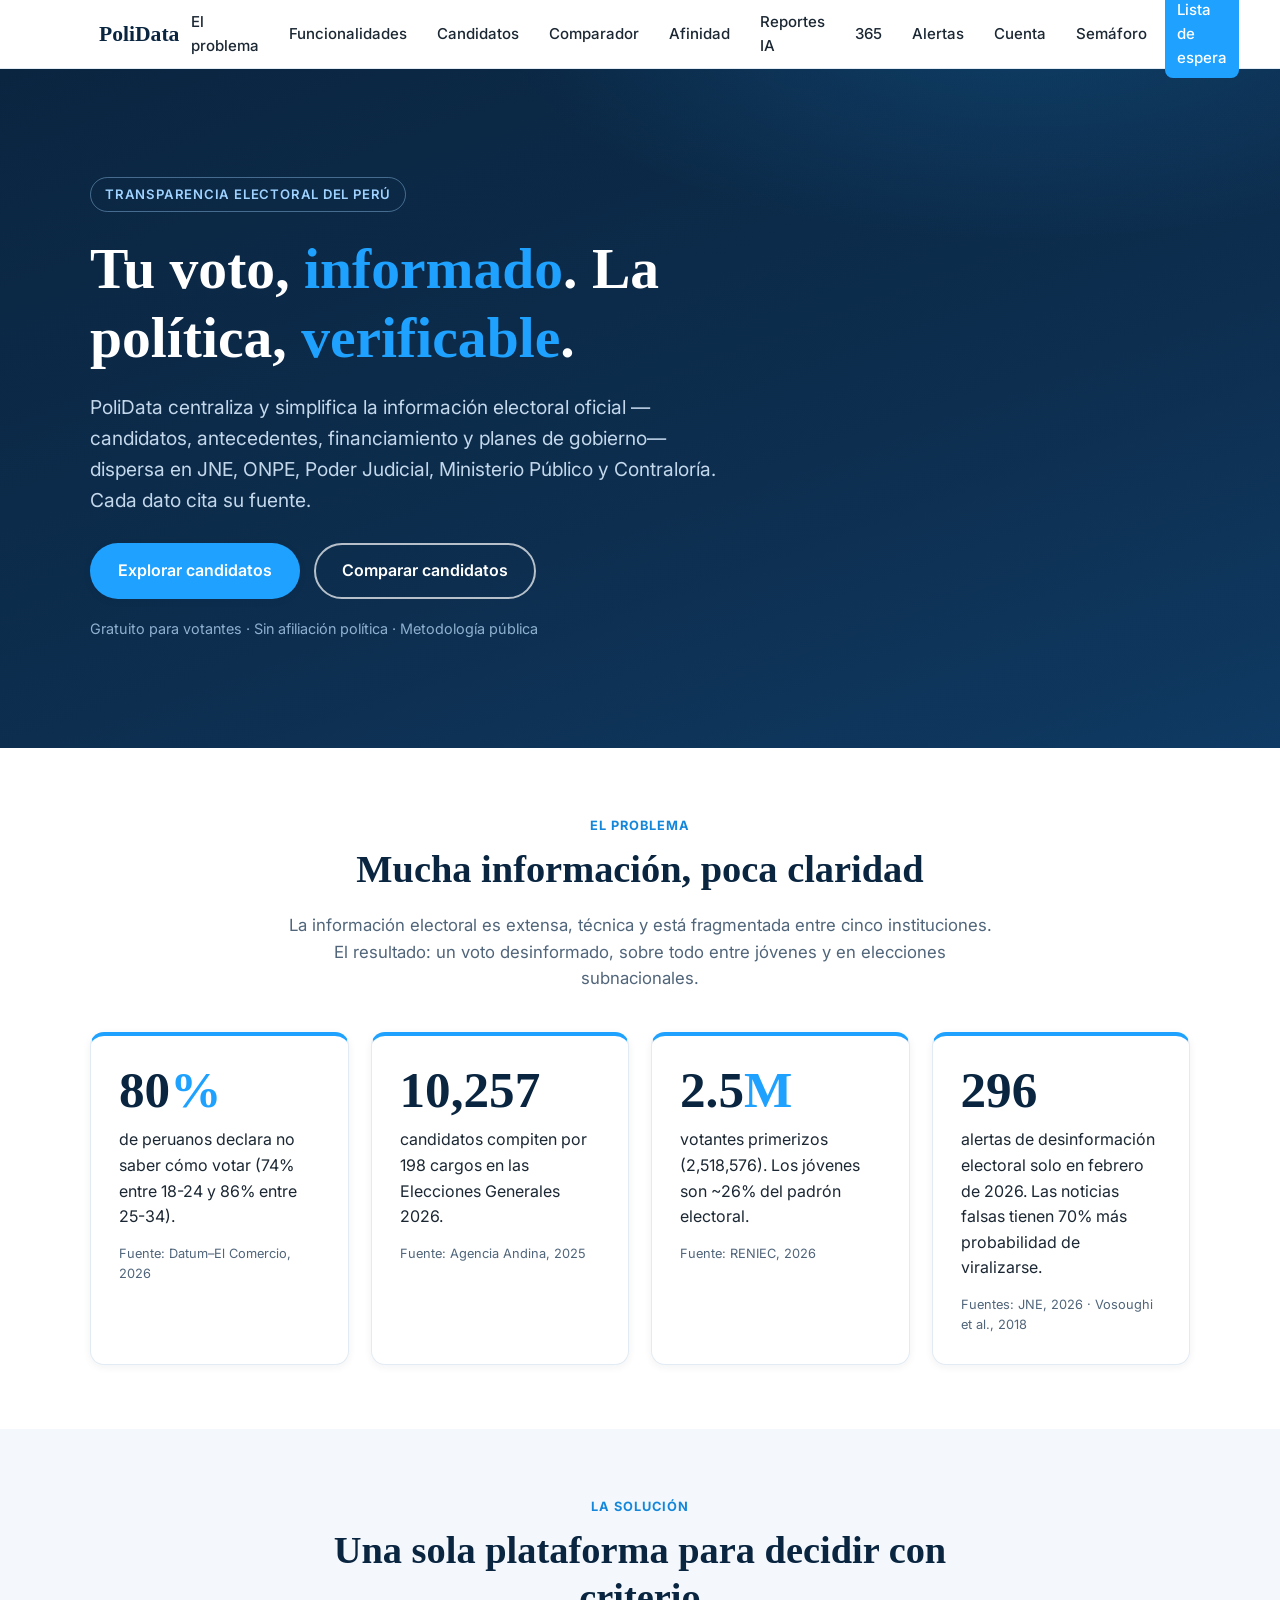
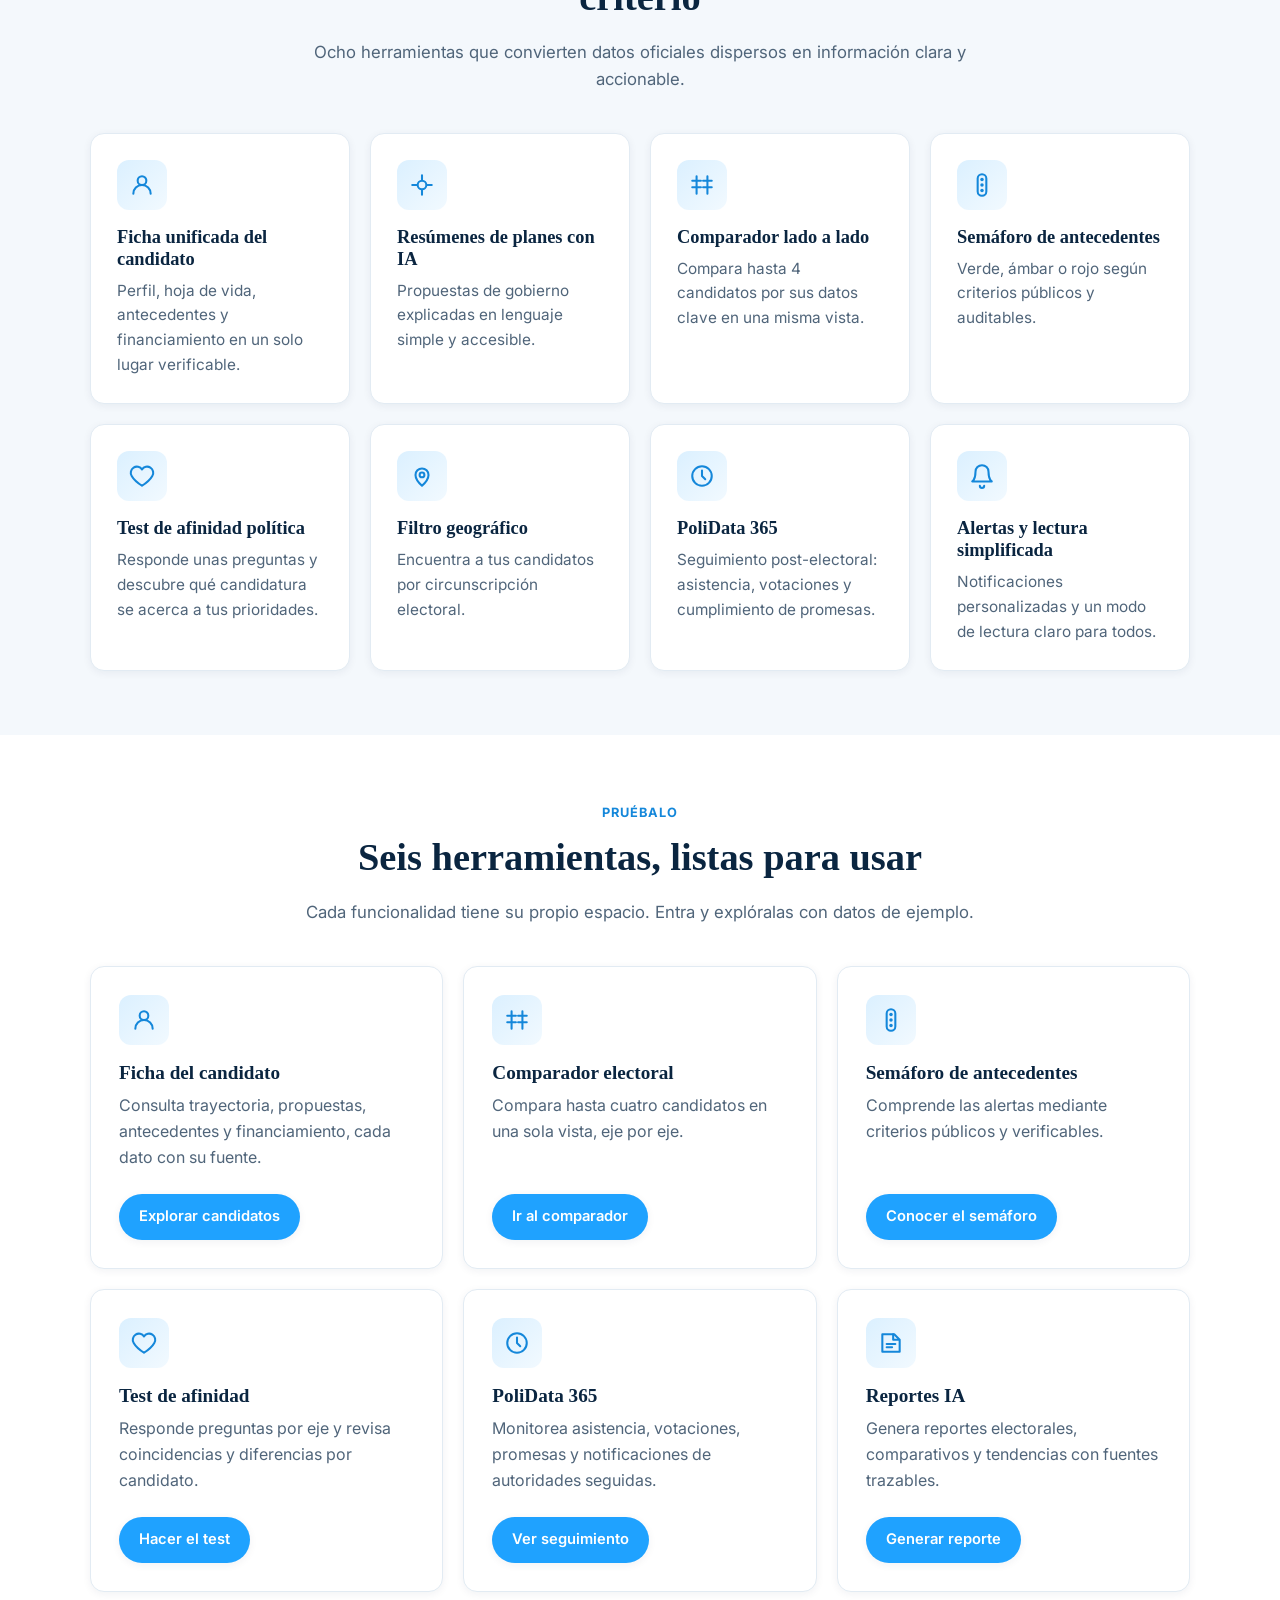
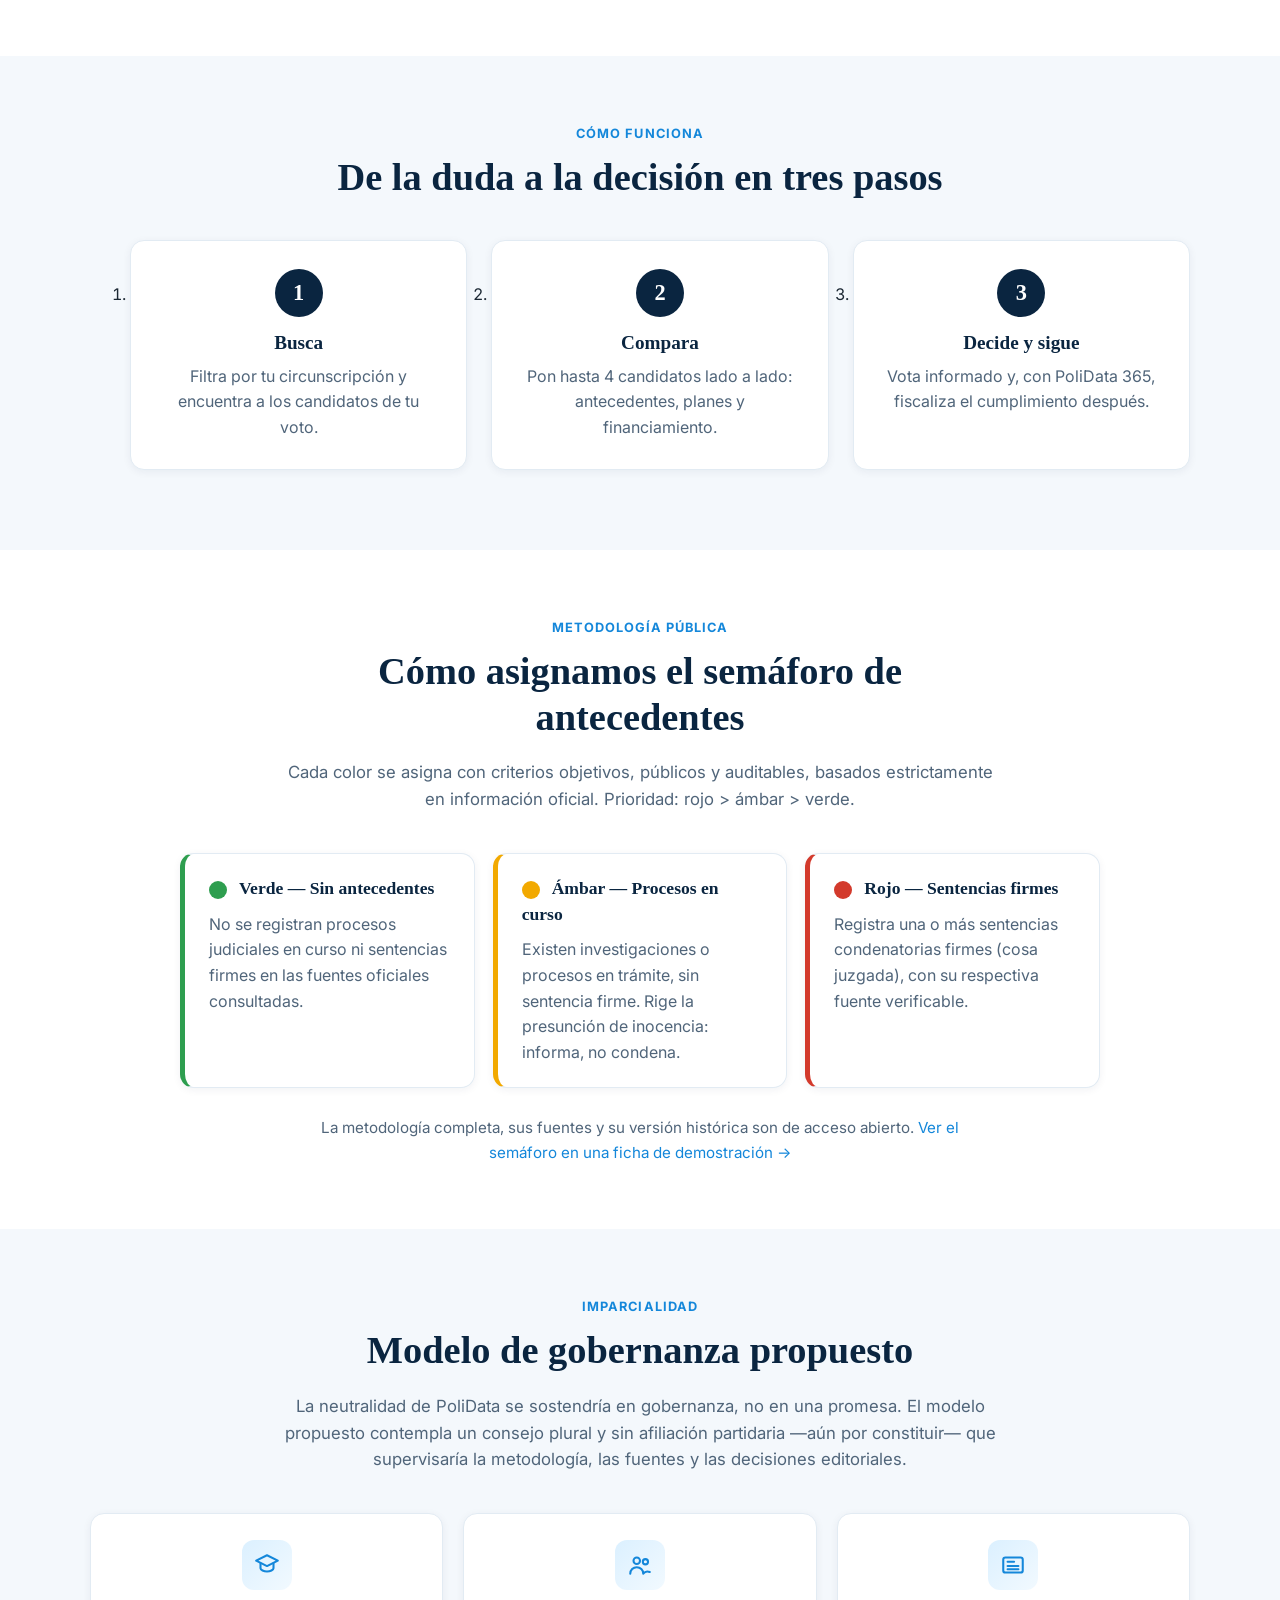
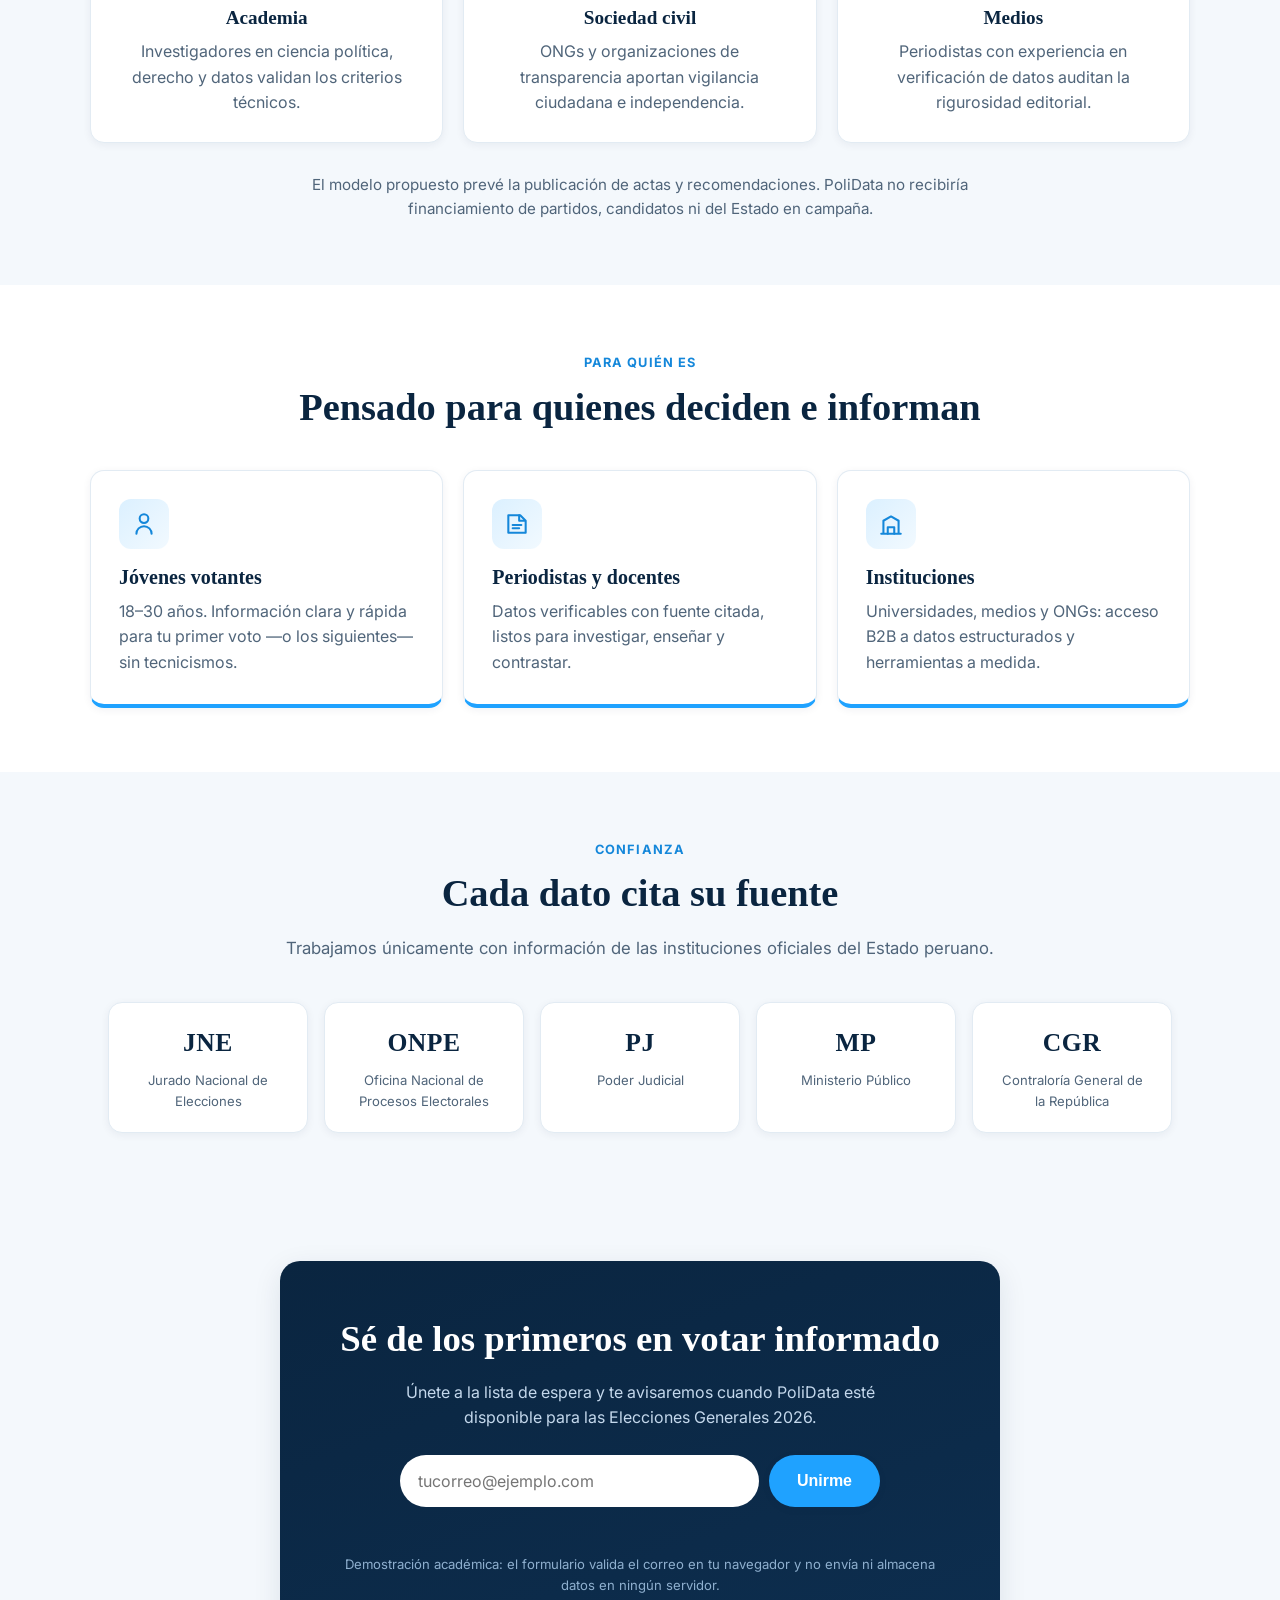
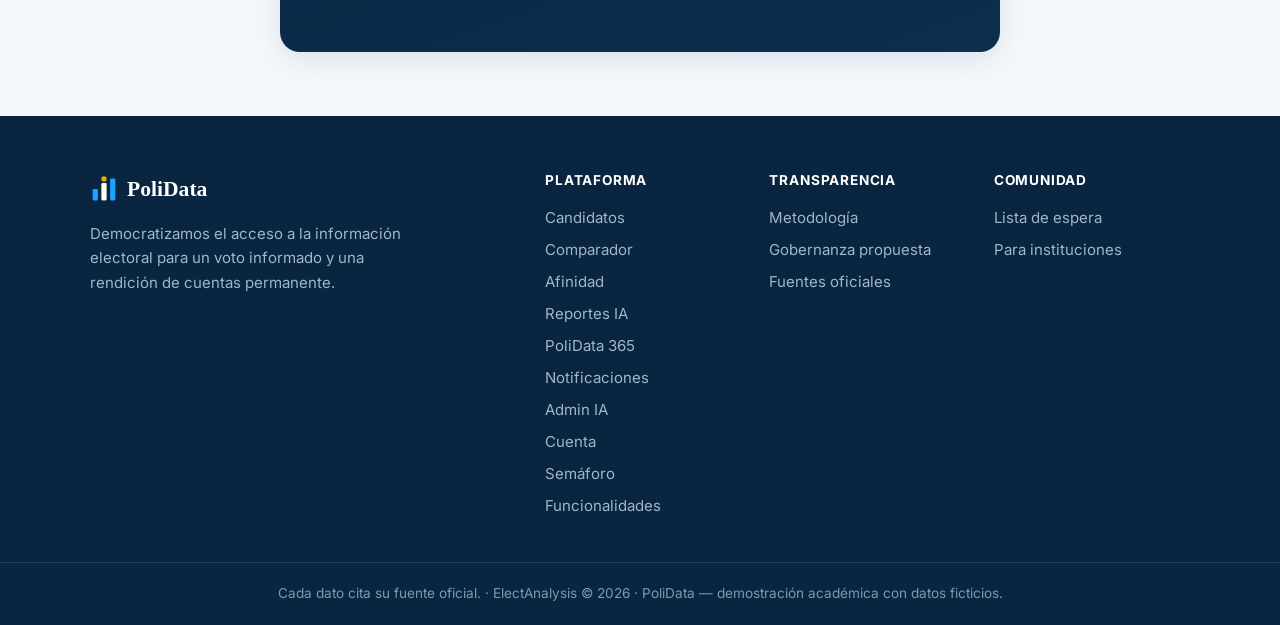
==== index.html @ 21d68f10 "implementa version avanzada de PoliData" ====
<!DOCTYPE html>
<html lang="es">
<head>
  <meta charset="UTF-8" />
  <meta name="viewport" content="width=device-width, initial-scale=1.0" />
  <meta name="description" content="PoliData: plataforma de transparencia electoral del Perú. Centraliza, simplifica y vuelve verificable la información electoral oficial para un voto informado." />
  <meta name="theme-color" content="#0A2540" />
  <title>PoliData — Transparencia electoral del Perú</title>

  <link rel="preconnect" href="https://fonts.googleapis.com" />
  <link rel="preconnect" href="https://fonts.gstatic.com" crossorigin />
  <link href="https://fonts.googleapis.com/css2?family=Inter:wght@400;500;600;700&display=swap" rel="stylesheet" />

  <link rel="stylesheet" href="css/styles.css" />
</head>
<body>

  <a class="skip-link" href="#main">Saltar al contenido principal</a>

  <!-- ============================================================
       HEADER STICKY + NAVEGACIÓN (landing comercial)
  ============================================================ -->
  <header class="site-header" id="header">
    <div class="container header-inner">
      <a href="#hero" class="logo" aria-label="PoliData, inicio">
        <svg class="logo-mark" width="32" height="32" viewBox="0 0 32 32" aria-hidden="true" focusable="false">
          <rect x="3" y="16" width="6" height="13" rx="1.5" fill="#1FA2FF"></rect>
          <rect x="13" y="9" width="6" height="20" rx="1.5" fill="#ffffff"></rect>
          <rect x="23" y="4" width="6" height="25" rx="1.5" fill="#1FA2FF"></rect>
          <circle cx="16" cy="4.5" r="3" fill="#F2A900"></circle>
        </svg>
        <span class="logo-text">PoliData</span>
      </a>

      <button class="nav-toggle" id="navToggle" aria-expanded="false" aria-controls="primary-nav" aria-label="Abrir menú de navegación">
        <span class="nav-toggle-bar"></span>
        <span class="nav-toggle-bar"></span>
        <span class="nav-toggle-bar"></span>
      </button>

      <nav class="primary-nav" id="primary-nav" aria-label="Navegación principal">
        <ul>
          <li><a href="#problema">El problema</a></li>
          <li><a href="#solucion">Funcionalidades</a></li>
          <li><a href="candidatos.html">Candidatos</a></li>
          <li><a href="comparar.html">Comparador</a></li>
          <li><a href="afinidad.html">Afinidad</a></li>
          <li><a href="reportes.html">Reportes IA</a></li>
          <li><a href="seguimiento.html">365</a></li>
          <li><a href="notificaciones.html">Alertas</a></li>
          <li><a href="cuenta.html">Cuenta</a></li>
          <li><a href="antecedentes.html?id=c1">Semáforo</a></li>
          <li><a href="#waitlist" class="nav-cta">Lista de espera</a></li>
        </ul>
      </nav>
    </div>
  </header>

  <main id="main">

    <!-- ============================================================
         HERO
    ============================================================ -->
    <section class="hero" id="hero">
      <div class="container hero-inner">
        <div class="hero-content reveal">
          <span class="hero-eyebrow">Transparencia electoral del Perú</span>
          <h1 class="hero-title">Tu voto, <span class="accent">informado</span>. La política, <span class="accent">verificable</span>.</h1>
          <p class="hero-subtitle">
            PoliData centraliza y simplifica la información electoral oficial —candidatos,
            antecedentes, financiamiento y planes de gobierno— dispersa en JNE, ONPE, Poder
            Judicial, Ministerio Público y Contraloría. Cada dato cita su fuente.
          </p>
          <div class="hero-ctas">
            <a href="candidatos.html" class="btn btn-primary">Explorar candidatos</a>
            <a href="comparar.html" class="btn btn-secondary btn-secondary-light">Comparar candidatos</a>
          </div>
          <p class="hero-note">Gratuito para votantes · Sin afiliación política · Metodología pública</p>
        </div>
      </div>
    </section>

    <!-- ============================================================
         EL PROBLEMA (estadísticas)
    ============================================================ -->
    <section class="problem section" id="problema">
      <div class="container">
        <div class="section-head reveal">
          <span class="section-kicker">El problema</span>
          <h2 class="section-title">Mucha información, poca claridad</h2>
          <p class="section-lead">
            La información electoral es extensa, técnica y está fragmentada entre cinco
            instituciones. El resultado: un voto desinformado, sobre todo entre jóvenes y en
            elecciones subnacionales.
          </p>
        </div>

        <div class="stats-grid">
          <article class="stat-card reveal">
            <div class="stat-number">80<span class="stat-unit">%</span></div>
            <p class="stat-desc">de peruanos declara no saber cómo votar (74% entre 18-24 y 86% entre 25-34).</p>
            <cite class="stat-source">Fuente: Datum–El Comercio, 2026</cite>
          </article>
          <article class="stat-card reveal">
            <div class="stat-number">10,257</div>
            <p class="stat-desc">candidatos compiten por 198 cargos en las Elecciones Generales 2026.</p>
            <cite class="stat-source">Fuente: Agencia Andina, 2025</cite>
          </article>
          <article class="stat-card reveal">
            <div class="stat-number">2.5<span class="stat-unit">M</span></div>
            <p class="stat-desc">votantes primerizos (2,518,576). Los jóvenes son ~26% del padrón electoral.</p>
            <cite class="stat-source">Fuente: RENIEC, 2026</cite>
          </article>
          <article class="stat-card reveal">
            <div class="stat-number">296</div>
            <p class="stat-desc">alertas de desinformación electoral solo en febrero de 2026. Las noticias falsas tienen 70% más probabilidad de viralizarse.</p>
            <cite class="stat-source">Fuentes: JNE, 2026 · Vosoughi et al., 2018</cite>
          </article>
        </div>
      </div>
    </section>

    <!-- ============================================================
         LA SOLUCIÓN / FUNCIONALIDADES (grid de 8)
    ============================================================ -->
    <section class="features section section-light" id="solucion">
      <div class="container">
        <div class="section-head reveal">
          <span class="section-kicker">La solución</span>
          <h2 class="section-title">Una sola plataforma para decidir con criterio</h2>
          <p class="section-lead">Ocho herramientas que convierten datos oficiales dispersos en información clara y accionable.</p>
        </div>

        <div class="features-grid">
          <article class="feature-card reveal">
            <div class="feature-icon" aria-hidden="true"><svg viewBox="0 0 24 24" role="img" aria-label="Ficha de candidato"><path d="M12 12a4 4 0 1 0 0-8 4 4 0 0 0 0 8Z"></path><path d="M4 20a8 8 0 0 1 16 0"></path></svg></div>
            <h3>Ficha unificada del candidato</h3>
            <p>Perfil, hoja de vida, antecedentes y financiamiento en un solo lugar verificable.</p>
          </article>
          <article class="feature-card reveal">
            <div class="feature-icon" aria-hidden="true"><svg viewBox="0 0 24 24" role="img" aria-label="Resumen con IA"><path d="M12 3v4M12 17v4M3 12h4M17 12h4"></path><path d="M12 8a4 4 0 1 0 0 8 4 4 0 0 0 0-8Z"></path></svg></div>
            <h3>Resúmenes de planes con IA</h3>
            <p>Propuestas de gobierno explicadas en lenguaje simple y accesible.</p>
          </article>
          <article class="feature-card reveal">
            <div class="feature-icon" aria-hidden="true"><svg viewBox="0 0 24 24" role="img" aria-label="Comparador"><path d="M7 4v16M17 4v16"></path><path d="M3 8h8M13 8h8M3 14h8M13 14h8"></path></svg></div>
            <h3>Comparador lado a lado</h3>
            <p>Compara hasta 4 candidatos por sus datos clave en una misma vista.</p>
          </article>
          <article class="feature-card reveal">
            <div class="feature-icon" aria-hidden="true"><svg viewBox="0 0 24 24" role="img" aria-label="Semáforo de antecedentes"><rect x="8" y="2" width="8" height="20" rx="4"></rect><circle cx="12" cy="7" r="1.6" fill="currentColor" stroke="none"></circle><circle cx="12" cy="12" r="1.6" fill="currentColor" stroke="none"></circle><circle cx="12" cy="17" r="1.6" fill="currentColor" stroke="none"></circle></svg></div>
            <h3>Semáforo de antecedentes</h3>
            <p>Verde, ámbar o rojo según criterios públicos y auditables.</p>
          </article>
          <article class="feature-card reveal">
            <div class="feature-icon" aria-hidden="true"><svg viewBox="0 0 24 24" role="img" aria-label="Test de afinidad"><path d="M12 21s-7-4.5-9.5-9A5 5 0 0 1 12 6a5 5 0 0 1 9.5 6c-2.5 4.5-9.5 9-9.5 9Z"></path></svg></div>
            <h3>Test de afinidad política</h3>
            <p>Responde unas preguntas y descubre qué candidatura se acerca a tus prioridades.</p>
          </article>
          <article class="feature-card reveal">
            <div class="feature-icon" aria-hidden="true"><svg viewBox="0 0 24 24" role="img" aria-label="Filtro geográfico"><path d="M12 21s-6-5.5-6-10a6 6 0 1 1 12 0c0 4.5-6 10-6 10Z"></path><circle cx="12" cy="11" r="2.2"></circle></svg></div>
            <h3>Filtro geográfico</h3>
            <p>Encuentra a tus candidatos por circunscripción electoral.</p>
          </article>
          <article class="feature-card reveal">
            <div class="feature-icon" aria-hidden="true"><svg viewBox="0 0 24 24" role="img" aria-label="PoliData 365"><circle cx="12" cy="12" r="9"></circle><path d="M12 7v5l3 3"></path></svg></div>
            <h3>PoliData 365</h3>
            <p>Seguimiento post-electoral: asistencia, votaciones y cumplimiento de promesas.</p>
          </article>
          <article class="feature-card reveal">
            <div class="feature-icon" aria-hidden="true"><svg viewBox="0 0 24 24" role="img" aria-label="Alertas y lectura simple"><path d="M18 8a6 6 0 1 0-12 0c0 7-3 9-3 9h18s-3-2-3-9Z"></path><path d="M10 21a2 2 0 0 0 4 0"></path></svg></div>
            <h3>Alertas y lectura simplificada</h3>
            <p>Notificaciones personalizadas y un modo de lectura claro para todos.</p>
          </article>
        </div>
      </div>
    </section>

    <!-- ============================================================
         HERRAMIENTAS (previews con CTA a las páginas reales)
    ============================================================ -->
    <section class="tools section" id="herramientas">
      <div class="container">
        <div class="section-head reveal">
          <span class="section-kicker">Pruébalo</span>
          <h2 class="section-title">Seis herramientas, listas para usar</h2>
          <p class="section-lead">Cada funcionalidad tiene su propio espacio. Entra y explóralas con datos de ejemplo.</p>
        </div>

        <div class="tools-grid">
          <article class="tool-card reveal">
            <div class="feature-icon" aria-hidden="true"><svg viewBox="0 0 24 24" role="img" aria-label="Ficha del candidato"><path d="M12 12a4 4 0 1 0 0-8 4 4 0 0 0 0 8Z"></path><path d="M4 20a8 8 0 0 1 16 0"></path></svg></div>
            <h3>Ficha del candidato</h3>
            <p>Consulta trayectoria, propuestas, antecedentes y financiamiento, cada dato con su fuente.</p>
            <a href="candidatos.html" class="btn btn-primary btn-sm">Explorar candidatos</a>
          </article>
          <article class="tool-card reveal">
            <div class="feature-icon" aria-hidden="true"><svg viewBox="0 0 24 24" role="img" aria-label="Comparador electoral"><path d="M7 4v16M17 4v16"></path><path d="M3 8h8M13 8h8M3 14h8M13 14h8"></path></svg></div>
            <h3>Comparador electoral</h3>
            <p>Compara hasta cuatro candidatos en una sola vista, eje por eje.</p>
            <a href="comparar.html" class="btn btn-primary btn-sm">Ir al comparador</a>
          </article>
          <article class="tool-card reveal">
            <div class="feature-icon" aria-hidden="true"><svg viewBox="0 0 24 24" role="img" aria-label="Semáforo de antecedentes"><rect x="8" y="2" width="8" height="20" rx="4"></rect><circle cx="12" cy="7" r="1.6" fill="currentColor" stroke="none"></circle><circle cx="12" cy="12" r="1.6" fill="currentColor" stroke="none"></circle><circle cx="12" cy="17" r="1.6" fill="currentColor" stroke="none"></circle></svg></div>
            <h3>Semáforo de antecedentes</h3>
            <p>Comprende las alertas mediante criterios públicos y verificables.</p>
            <a href="antecedentes.html?id=c1" class="btn btn-primary btn-sm">Conocer el semáforo</a>
          </article>
          <article class="tool-card reveal">
            <div class="feature-icon" aria-hidden="true"><svg viewBox="0 0 24 24" role="img" aria-label="Test de afinidad"><path d="M12 21s-7-4.5-9.5-9A5 5 0 0 1 12 6a5 5 0 0 1 9.5 6c-2.5 4.5-9.5 9-9.5 9Z"></path></svg></div>
            <h3>Test de afinidad</h3>
            <p>Responde preguntas por eje y revisa coincidencias y diferencias por candidato.</p>
            <a href="afinidad.html" class="btn btn-primary btn-sm">Hacer el test</a>
          </article>
          <article class="tool-card reveal">
            <div class="feature-icon" aria-hidden="true"><svg viewBox="0 0 24 24" role="img" aria-label="PoliData 365"><circle cx="12" cy="12" r="9"></circle><path d="M12 7v5l3 3"></path></svg></div>
            <h3>PoliData 365</h3>
            <p>Monitorea asistencia, votaciones, promesas y notificaciones de autoridades seguidas.</p>
            <a href="seguimiento.html" class="btn btn-primary btn-sm">Ver seguimiento</a>
          </article>
          <article class="tool-card reveal">
            <div class="feature-icon" aria-hidden="true"><svg viewBox="0 0 24 24" role="img" aria-label="Reportes IA"><path d="M4 4h11l5 5v11H4Z"></path><path d="M14 4v5h5"></path><path d="M8 13h8M8 16h5"></path></svg></div>
            <h3>Reportes IA</h3>
            <p>Genera reportes electorales, comparativos y tendencias con fuentes trazables.</p>
            <a href="reportes.html" class="btn btn-primary btn-sm">Generar reporte</a>
          </article>
        </div>
      </div>
    </section>

    <!-- ============================================================
         CÓMO FUNCIONA (3 pasos)
    ============================================================ -->
    <section class="how section section-light" id="como-funciona">
      <div class="container">
        <div class="section-head reveal">
          <span class="section-kicker">Cómo funciona</span>
          <h2 class="section-title">De la duda a la decisión en tres pasos</h2>
        </div>
        <ol class="steps">
          <li class="step reveal"><span class="step-num">1</span><h3>Busca</h3><p>Filtra por tu circunscripción y encuentra a los candidatos de tu voto.</p></li>
          <li class="step reveal"><span class="step-num">2</span><h3>Compara</h3><p>Pon hasta 4 candidatos lado a lado: antecedentes, planes y financiamiento.</p></li>
          <li class="step reveal"><span class="step-num">3</span><h3>Decide y sigue</h3><p>Vota informado y, con PoliData 365, fiscaliza el cumplimiento después.</p></li>
        </ol>
      </div>
    </section>

    <!-- ============================================================
         METODOLOGÍA DEL SEMÁFORO (explicación pública, estática)
    ============================================================ -->
    <section class="metodologia section" id="metodologia">
      <div class="container">
        <div class="section-head reveal">
          <span class="section-kicker">Metodología pública</span>
          <h2 class="section-title">Cómo asignamos el semáforo de antecedentes</h2>
          <p class="section-lead">
            Cada color se asigna con criterios objetivos, públicos y auditables, basados
            estrictamente en información oficial. Prioridad: rojo &gt; ámbar &gt; verde.
          </p>
        </div>

        <ul class="method-colors reveal" aria-label="Criterios del semáforo">
          <li class="method-color is-green">
            <span class="method-dot tag-green" aria-hidden="true"></span>
            <h3>Verde — Sin antecedentes</h3>
            <p>No se registran procesos judiciales en curso ni sentencias firmes en las fuentes oficiales consultadas.</p>
          </li>
          <li class="method-color is-amber">
            <span class="method-dot tag-amber" aria-hidden="true"></span>
            <h3>Ámbar — Procesos en curso</h3>
            <p>Existen investigaciones o procesos en trámite, sin sentencia firme. Rige la presunción de inocencia: informa, no condena.</p>
          </li>
          <li class="method-color is-red">
            <span class="method-dot tag-red" aria-hidden="true"></span>
            <h3>Rojo — Sentencias firmes</h3>
            <p>Registra una o más sentencias condenatorias firmes (cosa juzgada), con su respectiva fuente verificable.</p>
          </li>
        </ul>

        <p class="metodologia-foot reveal">
          La metodología completa, sus fuentes y su versión histórica son de acceso abierto.
          <a href="antecedentes.html?id=c1">Ver el semáforo en una ficha de demostración →</a>
        </p>
      </div>
    </section>

    <!-- ============================================================
         MODELO DE GOBERNANZA PROPUESTO
    ============================================================ -->
    <section class="consejo section section-light" id="consejo">
      <div class="container">
        <div class="section-head reveal">
          <span class="section-kicker">Imparcialidad</span>
          <h2 class="section-title">Modelo de gobernanza propuesto</h2>
          <p class="section-lead">
            La neutralidad de PoliData se sostendría en gobernanza, no en una promesa. El modelo
            propuesto contempla un consejo plural y sin afiliación partidaria —aún por
            constituir— que supervisaría la metodología, las fuentes y las decisiones editoriales.
          </p>
        </div>
        <div class="consejo-grid">
          <article class="consejo-card reveal">
            <div class="feature-icon" aria-hidden="true"><svg viewBox="0 0 24 24" role="img" aria-label="Academia"><path d="M12 3 2 8l10 5 10-5-10-5Z"></path><path d="M6 10.5V15c0 1.5 3 3 6 3s6-1.5 6-3v-4.5"></path></svg></div>
            <h3>Academia</h3>
            <p>Investigadores en ciencia política, derecho y datos validan los criterios técnicos.</p>
          </article>
          <article class="consejo-card reveal">
            <div class="feature-icon" aria-hidden="true"><svg viewBox="0 0 24 24" role="img" aria-label="Sociedad civil"><circle cx="9" cy="8" r="3"></circle><circle cx="17" cy="9" r="2.4"></circle><path d="M3 20a6 6 0 0 1 12 0M15 20a5 5 0 0 1 6-1.5"></path></svg></div>
            <h3>Sociedad civil</h3>
            <p>ONGs y organizaciones de transparencia aportan vigilancia ciudadana e independencia.</p>
          </article>
          <article class="consejo-card reveal">
            <div class="feature-icon" aria-hidden="true"><svg viewBox="0 0 24 24" role="img" aria-label="Medios"><rect x="3" y="5" width="18" height="14" rx="2"></rect><path d="M7 9h6M7 13h10M7 16h10"></path></svg></div>
            <h3>Medios</h3>
            <p>Periodistas con experiencia en verificación de datos auditan la rigurosidad editorial.</p>
          </article>
        </div>
        <p class="consejo-foot reveal">
          El modelo propuesto prevé la publicación de actas y recomendaciones. PoliData no
          recibiría financiamiento de partidos, candidatos ni del Estado en campaña.
        </p>
      </div>
    </section>

    <!-- ============================================================
         PARA QUIÉN ES (3 tarjetas)
    ============================================================ -->
    <section class="publico section" id="publico">
      <div class="container">
        <div class="section-head reveal">
          <span class="section-kicker">Para quién es</span>
          <h2 class="section-title">Pensado para quienes deciden e informan</h2>
        </div>
        <div class="publico-grid">
          <article class="publico-card reveal">
            <div class="feature-icon" aria-hidden="true"><svg viewBox="0 0 24 24" role="img" aria-label="Jóvenes votantes"><circle cx="12" cy="7" r="4"></circle><path d="M5 21a7 7 0 0 1 14 0"></path></svg></div>
            <h3>Jóvenes votantes</h3>
            <p>18–30 años. Información clara y rápida para tu primer voto —o los siguientes— sin tecnicismos.</p>
          </article>
          <article class="publico-card reveal">
            <div class="feature-icon" aria-hidden="true"><svg viewBox="0 0 24 24" role="img" aria-label="Periodistas y docentes"><path d="M4 4h11l5 5v11H4Z"></path><path d="M14 4v5h5"></path><path d="M8 13h8M8 16h6"></path></svg></div>
            <h3>Periodistas y docentes</h3>
            <p>Datos verificables con fuente citada, listos para investigar, enseñar y contrastar.</p>
          </article>
          <article class="publico-card reveal">
            <div class="feature-icon" aria-hidden="true"><svg viewBox="0 0 24 24" role="img" aria-label="Instituciones"><path d="M3 21h18M5 21V9l7-4 7 4v12"></path><path d="M9 21v-6h6v6"></path></svg></div>
            <h3>Instituciones</h3>
            <p>Universidades, medios y ONGs: acceso B2B a datos estructurados y herramientas a medida.</p>
          </article>
        </div>
      </div>
    </section>

    <!-- ============================================================
         CONFIANZA / FUENTES OFICIALES
    ============================================================ -->
    <section class="trust section section-light" id="confianza">
      <div class="container">
        <div class="section-head reveal">
          <span class="section-kicker">Confianza</span>
          <h2 class="section-title">Cada dato cita su fuente</h2>
          <p class="section-lead">Trabajamos únicamente con información de las instituciones oficiales del Estado peruano.</p>
        </div>
        <ul class="sources-grid reveal" aria-label="Fuentes oficiales">
          <li class="source-chip"><span class="source-abbr">JNE</span><span class="source-name">Jurado Nacional de Elecciones</span></li>
          <li class="source-chip"><span class="source-abbr">ONPE</span><span class="source-name">Oficina Nacional de Procesos Electorales</span></li>
          <li class="source-chip"><span class="source-abbr">PJ</span><span class="source-name">Poder Judicial</span></li>
          <li class="source-chip"><span class="source-abbr">MP</span><span class="source-name">Ministerio Público</span></li>
          <li class="source-chip"><span class="source-abbr">CGR</span><span class="source-name">Contraloría General de la República</span></li>
        </ul>
      </div>
    </section>

    <!-- ============================================================
         CTA FINAL + FORMULARIO LISTA DE ESPERA
    ============================================================ -->
    <section class="waitlist section" id="waitlist">
      <div class="container">
        <div class="waitlist-card reveal">
          <h2 class="waitlist-title">Sé de los primeros en votar informado</h2>
          <p class="waitlist-sub">Únete a la lista de espera y te avisaremos cuando PoliData esté disponible para las Elecciones Generales 2026.</p>

          <form class="waitlist-form" id="waitlistForm" novalidate>
            <div class="field">
              <label for="email" class="visually-hidden">Correo electrónico</label>
              <input type="email" id="email" name="email" placeholder="tucorreo@ejemplo.com" autocomplete="email" required aria-describedby="emailMsg" />
              <button type="submit" class="btn btn-primary">Unirme</button>
            </div>
            <p class="form-msg" id="emailMsg" role="status" aria-live="polite"></p>
          </form>

          <p class="waitlist-note">Demostración académica: el formulario valida el correo en tu navegador y no envía ni almacena datos en ningún servidor.</p>
        </div>
      </div>
    </section>

  </main>

  <!-- ============================================================
       FOOTER
  ============================================================ -->
  <footer class="site-footer">
    <div class="container footer-inner">
      <div class="footer-brand">
        <a href="#hero" class="logo logo--footer" aria-label="PoliData, inicio">
          <svg class="logo-mark" width="28" height="28" viewBox="0 0 32 32" aria-hidden="true" focusable="false">
            <rect x="3" y="16" width="6" height="13" rx="1.5" fill="#1FA2FF"></rect>
            <rect x="13" y="9" width="6" height="20" rx="1.5" fill="#ffffff"></rect>
            <rect x="23" y="4" width="6" height="25" rx="1.5" fill="#1FA2FF"></rect>
            <circle cx="16" cy="4.5" r="3" fill="#F2A900"></circle>
          </svg>
          <span class="logo-text">PoliData</span>
        </a>
        <p class="footer-mission">
          Democratizamos el acceso a la información electoral para un voto informado y una
          rendición de cuentas permanente.
        </p>
      </div>

      <nav class="footer-nav" aria-label="Enlaces del pie de página">
        <div class="footer-col">
          <h4>Plataforma</h4>
          <ul>
            <li><a href="candidatos.html">Candidatos</a></li>
            <li><a href="comparar.html">Comparador</a></li>
            <li><a href="afinidad.html">Afinidad</a></li>
            <li><a href="reportes.html">Reportes IA</a></li>
            <li><a href="seguimiento.html">PoliData 365</a></li>
            <li><a href="notificaciones.html">Notificaciones</a></li>
            <li><a href="admin.html">Admin IA</a></li>
            <li><a href="cuenta.html">Cuenta</a></li>
            <li><a href="antecedentes.html?id=c1">Semáforo</a></li>
            <li><a href="#solucion">Funcionalidades</a></li>
          </ul>
        </div>
        <div class="footer-col">
          <h4>Transparencia</h4>
          <ul>
            <li><a href="#metodologia">Metodología</a></li>
            <li><a href="#consejo">Gobernanza propuesta</a></li>
            <li><a href="#confianza">Fuentes oficiales</a></li>
          </ul>
        </div>
        <div class="footer-col">
          <h4>Comunidad</h4>
          <ul>
            <li><a href="#waitlist">Lista de espera</a></li>
            <li><a href="#publico">Para instituciones</a></li>
          </ul>
        </div>
      </nav>
    </div>

    <div class="footer-bottom">
      <div class="container">
        <p>Cada dato cita su fuente oficial. · ElectAnalysis © 2026 · PoliData — demostración académica con datos ficticios.</p>
      </div>
    </div>
  </footer>

  <script src="js/main.js"></script>
</body>
</html>
---- css/styles.css ----
/* =============================================================
   PoliData — Hoja de estilos
   Civic-tech, limpia e institucional. Mobile-first.
   ============================================================= */

/* ---------- 1. Variables de diseño ---------- */
:root {
  /* Paleta */
  --navy: #0A2540;        /* primario */
  --navy-2: #0d2e4f;      /* navy ligeramente más claro */
  --cyan: #1FA2FF;        /* acento */
  --cyan-dark: #1487da;
  --bg-light: #F4F8FC;    /* fondo claro */
  --white: #ffffff;
  --text: #1B2733;        /* texto principal */
  --text-soft: #50657a;   /* texto secundario */
  --border: #e2ebf3;

  /* Semáforo (colores reales) */
  --green: #2e9e4f;
  --amber: #F2A900;
  --red: #d33a2c;

  /* Tipografía */
  --font-serif: Georgia, "Times New Roman", serif;       /* titulares */
  --font-sans: "Inter", system-ui, "Calibri", "Segoe UI", Arial, sans-serif; /* cuerpo */

  /* Layout */
  --maxw: 1140px;
  --radius: 14px;
  --radius-sm: 10px;
  --shadow-sm: 0 2px 8px rgba(10, 37, 64, 0.06);
  --shadow: 0 8px 28px rgba(10, 37, 64, 0.10);
  --header-h: 68px;
  --transition: 0.25s ease;
}

/* ---------- 2. Reset básico ---------- */
*,
*::before,
*::after { box-sizing: border-box; }

/* El atributo [hidden] siempre oculta, aunque una clase defina display */
[hidden] { display: none !important; }

html {
  scroll-behavior: smooth;
  scroll-padding-top: calc(var(--header-h) + 12px); /* compensa header sticky en saltos ancla */
}

body {
  margin: 0;
  font-family: var(--font-sans);
  color: var(--text);
  background: var(--white);
  line-height: 1.6;
  -webkit-font-smoothing: antialiased;
}

h1, h2, h3, h4 { font-family: var(--font-serif); line-height: 1.2; color: var(--navy); margin: 0 0 .5em; }
p { margin: 0 0 1em; }
a { color: var(--cyan-dark); text-decoration: none; }
a:hover { text-decoration: underline; }
img, svg { max-width: 100%; }
ul { margin: 0; padding: 0; list-style: none; }

/* Accesibilidad: ocultar visualmente pero accesible a lectores */
.visually-hidden {
  position: absolute; width: 1px; height: 1px; padding: 0; margin: -1px;
  overflow: hidden; clip: rect(0 0 0 0); white-space: nowrap; border: 0;
}

/* Enlace de salto */
.skip-link {
  position: absolute; left: -999px; top: 0; z-index: 1000;
  background: var(--navy); color: #fff; padding: 10px 16px; border-radius: 0 0 8px 0;
}
.skip-link:focus { left: 0; }

/* Foco visible para teclado */
:focus-visible { outline: 3px solid var(--cyan); outline-offset: 2px; border-radius: 4px; }

/* ---------- 3. Utilidades de layout ---------- */
.container { width: 100%; max-width: var(--maxw); margin: 0 auto; padding: 0 20px; }

.section { padding: 64px 0; }
.section-light { background: var(--bg-light); }

.section-head { max-width: 720px; margin: 0 auto 40px; text-align: center; }
.section-kicker {
  display: inline-block; font-size: .8rem; font-weight: 700; letter-spacing: .08em;
  text-transform: uppercase; color: var(--cyan-dark); margin-bottom: 10px;
}
.section-title { font-size: clamp(1.6rem, 4vw, 2.4rem); }
.section-lead { color: var(--text-soft); font-size: 1.05rem; }

/* ---------- 4. Botones ---------- */
.btn {
  display: inline-block; padding: 13px 26px; border-radius: 999px;
  font-weight: 600; font-size: 1rem; cursor: pointer; border: 2px solid transparent;
  transition: transform var(--transition), background var(--transition), box-shadow var(--transition);
  text-align: center;
}
.btn:hover { text-decoration: none; transform: translateY(-2px); }
.btn-primary { background: var(--cyan); color: #fff; box-shadow: var(--shadow-sm); }
.btn-primary:hover { background: var(--cyan-dark); }
.btn-secondary { background: transparent; color: var(--navy); border-color: var(--navy); }
.btn-secondary:hover { background: var(--navy); color: #fff; }

/* ---------- 5. Header / navegación ---------- */
.site-header {
  position: sticky; top: 0; z-index: 100;
  background: rgba(255, 255, 255, 0.92);
  backdrop-filter: blur(8px);
  border-bottom: 1px solid var(--border);
  transition: background var(--transition), box-shadow var(--transition);
}
/* Estado al hacer scroll (toggle por JS) */
.site-header.scrolled {
  background: var(--navy);
  box-shadow: var(--shadow);
  border-bottom-color: transparent;
}
.header-inner { display: flex; align-items: center; justify-content: space-between; height: var(--header-h); }

.logo { display: inline-flex; align-items: center; gap: 9px; font-weight: 700; }
.logo:hover { text-decoration: none; }
.logo-text { font-family: var(--font-serif); font-size: 1.35rem; color: var(--navy); }
.site-header.scrolled .logo-text { color: #fff; }

.primary-nav ul { display: flex; align-items: center; gap: 6px; }
.primary-nav a {
  display: inline-block; padding: 8px 12px; border-radius: 8px;
  color: var(--text); font-size: .94rem; font-weight: 500;
}
.primary-nav a:hover { background: var(--bg-light); text-decoration: none; }
.site-header.scrolled .primary-nav a { color: #dbe7f2; }
.site-header.scrolled .primary-nav a:hover { background: rgba(255,255,255,.12); }

.nav-cta { background: var(--cyan); color: #fff !important; }
.nav-cta:hover { background: var(--cyan-dark) !important; }

/* Botón hamburguesa */
.nav-toggle {
  display: none; flex-direction: column; gap: 5px; background: none; border: 0;
  cursor: pointer; padding: 8px;
}
.nav-toggle-bar { width: 24px; height: 2.5px; background: var(--navy); border-radius: 2px; transition: var(--transition); }
.site-header.scrolled .nav-toggle-bar { background: #fff; }

/* ---------- 6. Hero ---------- */
.hero {
  background:
    radial-gradient(900px 400px at 80% -10%, rgba(31,162,255,.18), transparent 60%),
    linear-gradient(160deg, var(--navy) 0%, var(--navy-2) 60%, #0f3a63 100%);
  color: #eaf3fb;
  padding: clamp(60px, 12vh, 120px) 0;
}
.hero-content { max-width: 760px; }
.hero-eyebrow {
  display: inline-block; font-size: .82rem; font-weight: 600; letter-spacing: .06em;
  text-transform: uppercase; color: #9fd2ff;
  border: 1px solid rgba(159,210,255,.4); padding: 6px 14px; border-radius: 999px; margin-bottom: 22px;
}
.hero-title { color: #fff; font-size: clamp(2.1rem, 6vw, 3.6rem); margin-bottom: .35em; }
.hero-title .accent { color: var(--cyan); }
.hero-subtitle { font-size: clamp(1rem, 2.2vw, 1.2rem); color: #c4d8ec; max-width: 640px; }
.hero-ctas { display: flex; flex-wrap: wrap; gap: 14px; margin: 28px 0 18px; }
.hero-note { font-size: .9rem; color: #8fb0cf; margin: 0; }

/* ---------- 7. El problema (estadísticas) ---------- */
.stats-grid { display: grid; grid-template-columns: 1fr; gap: 22px; }
.stat-card {
  background: var(--white); border: 1px solid var(--border); border-radius: var(--radius);
  padding: 28px; box-shadow: var(--shadow-sm); border-top: 4px solid var(--cyan);
}
.stat-number {
  font-family: var(--font-serif); font-size: clamp(2.4rem, 7vw, 3.2rem);
  font-weight: 700; color: var(--navy); line-height: 1;
}
.stat-unit { color: var(--cyan); }
.stat-desc { color: var(--text); margin: 12px 0 14px; }
.stat-source { display: block; font-size: .8rem; color: var(--text-soft); font-style: normal; }

/* ---------- 8. Features ---------- */
.features-grid { display: grid; grid-template-columns: 1fr; gap: 20px; }
.feature-card {
  background: var(--white); border: 1px solid var(--border); border-radius: var(--radius);
  padding: 26px; box-shadow: var(--shadow-sm); transition: transform var(--transition), box-shadow var(--transition);
}
.feature-card:hover { transform: translateY(-4px); box-shadow: var(--shadow); }
.feature-card h3 { font-size: 1.15rem; }
.feature-card p { color: var(--text-soft); margin: 0; font-size: .96rem; }

/* Íconos */
.feature-icon {
  width: 50px; height: 50px; border-radius: 12px; margin-bottom: 16px;
  display: grid; place-items: center;
  background: linear-gradient(135deg, rgba(31,162,255,.16), rgba(31,162,255,.06));
  color: var(--cyan-dark);
}
.feature-icon svg { width: 26px; height: 26px; fill: none; stroke: currentColor; stroke-width: 1.9; stroke-linecap: round; stroke-linejoin: round; }

/* ---------- 9. Cómo funciona ---------- */
.steps { display: grid; grid-template-columns: 1fr; gap: 24px; counter-reset: step; }
.step {
  background: var(--white); border: 1px solid var(--border); border-radius: var(--radius);
  padding: 28px; text-align: center; box-shadow: var(--shadow-sm); position: relative;
}
.step-num {
  display: inline-grid; place-items: center; width: 48px; height: 48px; margin-bottom: 14px;
  border-radius: 50%; background: var(--navy); color: #fff; font-family: var(--font-serif);
  font-size: 1.4rem; font-weight: 700;
}
.step h3 { font-size: 1.2rem; }
.step p { color: var(--text-soft); margin: 0; }

/* ---------- 10. Comparador (demo) ---------- */
.comparador-wrap {
  background: var(--white); border: 1px solid var(--border); border-radius: var(--radius);
  padding: 28px; box-shadow: var(--shadow-sm);
}
.comparador-controls {
  display: flex; flex-wrap: wrap; align-items: end; justify-content: center; gap: 18px; margin-bottom: 28px;
}
.select-field { display: flex; flex-direction: column; gap: 6px; min-width: 240px; flex: 1; }
.select-field label { font-weight: 600; font-size: .9rem; color: var(--navy); }
.select-field select {
  padding: 12px 14px; border: 2px solid var(--border); border-radius: var(--radius-sm);
  font-size: 1rem; font-family: inherit; background: var(--bg-light); color: var(--text); cursor: pointer;
}
.select-field select:focus { border-color: var(--cyan); outline: none; }
.vs { font-family: var(--font-serif); font-weight: 700; color: var(--cyan-dark); padding-bottom: 12px; }

.comparador-result { display: grid; grid-template-columns: 1fr; gap: 20px; }
.cand-card {
  border: 1px solid var(--border); border-radius: var(--radius); overflow: hidden; background: var(--bg-light);
}
.cand-header { padding: 20px; background: var(--navy); color: #fff; display: flex; align-items: center; gap: 14px; }
.cand-avatar {
  width: 52px; height: 52px; border-radius: 50%; background: var(--cyan); color: #fff;
  display: grid; place-items: center; font-family: var(--font-serif); font-size: 1.3rem; font-weight: 700; flex-shrink: 0;
}
.cand-header h4 { color: #fff; margin: 0; font-size: 1.15rem; }
.cand-party { font-size: .85rem; color: #b9d4ec; }
.cand-body { padding: 18px 20px; }
.cand-row { display: flex; justify-content: space-between; gap: 12px; padding: 9px 0; border-bottom: 1px dashed var(--border); font-size: .94rem; }
.cand-row:last-child { border-bottom: 0; }
.cand-row .k { color: var(--text-soft); }
.cand-row .v { font-weight: 600; text-align: right; }

/* Etiqueta de semáforo dentro de tarjeta */
.tag { display: inline-flex; align-items: center; gap: 6px; padding: 3px 10px; border-radius: 999px; font-size: .8rem; font-weight: 700; color: #fff; }
.tag::before { content: ""; width: 8px; height: 8px; border-radius: 50%; background: #fff; }
.tag-green { background: var(--green); }
.tag-amber { background: var(--amber); color: #4a3500; }
.tag-amber::before { background: #4a3500; }
.tag-red { background: var(--red); }

/* ---------- 11. Metodología del semáforo ---------- */
.semaforo-layout { display: grid; grid-template-columns: 1fr; gap: 28px; align-items: center; max-width: 860px; margin: 0 auto; }
.semaforo {
  display: flex; flex-direction: row; justify-content: center; gap: 16px;
  background: var(--navy); padding: 22px; border-radius: var(--radius); box-shadow: var(--shadow);
}
.semaforo-light {
  flex: 1; max-width: 130px; background: rgba(255,255,255,.06); border: 2px solid transparent;
  border-radius: var(--radius-sm); padding: 16px 10px; cursor: pointer; color: #fff;
  display: flex; flex-direction: column; align-items: center; gap: 10px; transition: var(--transition);
}
.semaforo-light .dot { width: 44px; height: 44px; border-radius: 50%; opacity: .45; transition: var(--transition); }
.semaforo-light .light-label { font-weight: 600; font-size: .9rem; }
.light-green .dot { background: var(--green); }
.light-amber .dot { background: var(--amber); }
.light-red .dot { background: var(--red); }
/* Estado activo / hover: la luz "se enciende" */
.semaforo-light:hover .dot,
.semaforo-light.active .dot { opacity: 1; transform: scale(1.08); }
.semaforo-light.active { border-color: var(--cyan); background: rgba(31,162,255,.16); }
.light-green.active .dot { box-shadow: 0 0 22px var(--green); }
.light-amber.active .dot { box-shadow: 0 0 22px var(--amber); }
.light-red.active .dot { box-shadow: 0 0 22px var(--red); }

.semaforo-detail {
  background: var(--white); border: 1px solid var(--border); border-left: 5px solid var(--cyan);
  border-radius: var(--radius); padding: 24px; box-shadow: var(--shadow-sm); min-height: 130px;
}
.semaforo-detail h3 { font-size: 1.25rem; margin-bottom: .4em; }
.semaforo-detail p { margin: 0; color: var(--text-soft); }
.semaforo-detail.is-green { border-left-color: var(--green); }
.semaforo-detail.is-amber { border-left-color: var(--amber); }
.semaforo-detail.is-red { border-left-color: var(--red); }

.metodologia-foot { text-align: center; max-width: 680px; margin: 32px auto 0; color: var(--text-soft); font-size: .95rem; }

/* ---------- 12. Test de afinidad ---------- */
.quiz {
  max-width: 720px; margin: 0 auto; background: var(--white); border: 1px solid var(--border);
  border-radius: var(--radius); padding: 28px; box-shadow: var(--shadow-sm);
}
.quiz-q { margin-bottom: 24px; }
.quiz-q legend, .quiz-q .q-text { font-weight: 600; color: var(--navy); margin-bottom: 12px; font-size: 1.02rem; border: 0; padding: 0; }
.quiz-options { display: grid; gap: 10px; }
.quiz-option {
  display: flex; align-items: center; gap: 11px; padding: 12px 14px; border: 2px solid var(--border);
  border-radius: var(--radius-sm); cursor: pointer; transition: var(--transition); background: var(--bg-light);
}
.quiz-option:hover { border-color: var(--cyan); }
.quiz-option input { accent-color: var(--cyan); width: 18px; height: 18px; flex-shrink: 0; }
.quiz-option span { font-size: .96rem; }
/* opción seleccionada */
.quiz-option:has(input:checked) { border-color: var(--cyan); background: rgba(31,162,255,.08); }

.quiz-actions { display: flex; gap: 14px; align-items: center; flex-wrap: wrap; }
.quiz-result {
  margin-top: 24px; padding: 22px; border-radius: var(--radius); border: 1px solid var(--border);
  background: linear-gradient(135deg, rgba(31,162,255,.10), rgba(31,162,255,.02)); border-left: 5px solid var(--cyan);
}
.quiz-result h3 { font-size: 1.3rem; margin-bottom: .3em; }
.quiz-result .match-name { color: var(--cyan-dark); }
.quiz-result p { margin: 0 0 .4em; color: var(--text-soft); }

/* ---------- 13. Consejo asesor ---------- */
.consejo-grid { display: grid; grid-template-columns: 1fr; gap: 20px; }
.consejo-card {
  background: var(--white); border: 1px solid var(--border); border-radius: var(--radius);
  padding: 26px; box-shadow: var(--shadow-sm); text-align: center;
}
.consejo-card .feature-icon { margin: 0 auto 16px; }
.consejo-card h3 { font-size: 1.2rem; }
.consejo-card p { color: var(--text-soft); margin: 0; }
.consejo-foot { text-align: center; max-width: 680px; margin: 30px auto 0; color: var(--text-soft); font-size: .95rem; }

/* ---------- 14. Para quién es ---------- */
.publico-grid { display: grid; grid-template-columns: 1fr; gap: 20px; }
.publico-card {
  background: var(--white); border: 1px solid var(--border); border-radius: var(--radius);
  padding: 28px; box-shadow: var(--shadow-sm); border-bottom: 4px solid var(--cyan);
}
.publico-card h3 { font-size: 1.25rem; }
.publico-card p { color: var(--text-soft); margin: 0; }

/* ---------- 15. Confianza / fuentes ---------- */
.sources-grid { display: flex; flex-wrap: wrap; justify-content: center; gap: 16px; }
.source-chip {
  display: flex; flex-direction: column; align-items: center; gap: 6px; text-align: center;
  background: var(--white); border: 1px solid var(--border); border-radius: var(--radius);
  padding: 20px 22px; box-shadow: var(--shadow-sm); min-width: 150px; flex: 1; max-width: 200px;
}
.source-abbr {
  font-family: var(--font-serif); font-weight: 700; font-size: 1.6rem; color: var(--navy);
  letter-spacing: .02em;
}
.source-name { font-size: .82rem; color: var(--text-soft); }

/* ---------- 16. CTA / lista de espera ---------- */
.waitlist { background: var(--bg-light); }
.waitlist-card {
  max-width: 720px; margin: 0 auto; text-align: center;
  background: linear-gradient(160deg, var(--navy), var(--navy-2));
  color: #eaf3fb; border-radius: 20px; padding: clamp(32px, 6vw, 56px); box-shadow: var(--shadow);
}
.waitlist-title { color: #fff; font-size: clamp(1.6rem, 4vw, 2.3rem); }
.waitlist-sub { color: #c4d8ec; max-width: 520px; margin: 0 auto 24px; }
.waitlist-form { max-width: 480px; margin: 0 auto; }
.waitlist-form .field { display: flex; gap: 10px; flex-wrap: wrap; }
.waitlist-form input {
  flex: 1; min-width: 200px; padding: 14px 16px; border: 2px solid transparent; border-radius: 999px;
  font-size: 1rem; font-family: inherit; background: #fff; color: var(--text);
}
.waitlist-form input:focus { outline: none; border-color: var(--cyan); }
.waitlist-form input[aria-invalid="true"] { border-color: var(--red); }
.form-msg { min-height: 1.4em; margin: 12px 0 0; font-size: .92rem; font-weight: 600; }
.form-msg.error { color: #ffb3ab; }
.form-msg.success { color: #8ff0b0; }
.waitlist-note { font-size: .82rem; color: #8fb0cf; margin: 14px 0 0; }

/* ---------- 17. Footer ---------- */
.site-footer { background: var(--navy); color: #c4d8ec; padding-top: 56px; }
.footer-inner { display: grid; grid-template-columns: 1fr; gap: 36px; padding-bottom: 40px; }
.footer-brand .logo-text { color: #fff; }
.footer-mission { color: #9fb6cd; font-size: .94rem; max-width: 340px; margin-top: 12px; }
.footer-nav { display: grid; grid-template-columns: repeat(2, 1fr); gap: 28px; }
.footer-col h4 { color: #fff; font-family: var(--font-sans); font-size: .85rem; letter-spacing: .06em; text-transform: uppercase; margin-bottom: 14px; }
.footer-col a { color: #9fb6cd; font-size: .94rem; display: inline-block; padding: 4px 0; }
.footer-col a:hover { color: var(--cyan); text-decoration: none; }
.footer-bottom { border-top: 1px solid rgba(255,255,255,.1); padding: 20px 0; }
.footer-bottom p { margin: 0; font-size: .85rem; color: #8198af; text-align: center; }

/* ---------- 18. Animaciones de aparición (IntersectionObserver) ---------- */
.reveal { opacity: 0; transform: translateY(24px); transition: opacity .6s ease, transform .6s ease; }
.reveal.visible { opacity: 1; transform: none; }

/* Respeta prefers-reduced-motion */
@media (prefers-reduced-motion: reduce) {
  html { scroll-behavior: auto; }
  .reveal { opacity: 1; transform: none; transition: none; }
  .btn:hover, .feature-card:hover { transform: none; }
}

/* =============================================================
   19. RESPONSIVE — breakpoints (mobile-first → ampliando)
   ============================================================= */

/* Tablet pequeña */
@media (min-width: 600px) {
  .stats-grid { grid-template-columns: repeat(2, 1fr); }
  .features-grid { grid-template-columns: repeat(2, 1fr); }
  .consejo-grid { grid-template-columns: repeat(3, 1fr); }
  .publico-grid { grid-template-columns: repeat(3, 1fr); }
  .steps { grid-template-columns: repeat(3, 1fr); }
  .comparador-result { grid-template-columns: repeat(2, 1fr); }
  .footer-nav { grid-template-columns: repeat(3, 1fr); }
}

/* Escritorio */
@media (min-width: 900px) {
  .stats-grid { grid-template-columns: repeat(4, 1fr); }
  .features-grid { grid-template-columns: repeat(4, 1fr); }
  .semaforo-layout { grid-template-columns: 1fr 1fr; }
  .footer-inner { grid-template-columns: 1.3fr 2fr; }
}

/* Navegación móvil: aparece hamburguesa y menú desplegable */
@media (max-width: 880px) {
  .nav-toggle { display: flex; }
  .primary-nav {
    position: fixed; top: var(--header-h); right: 0; left: 0;
    background: var(--navy); padding: 12px 20px 20px;
    transform: translateY(-130%); transition: transform var(--transition);
    box-shadow: var(--shadow); max-height: calc(100vh - var(--header-h)); overflow-y: auto;
  }
  .primary-nav.open { transform: translateY(0); }
  .primary-nav ul { flex-direction: column; align-items: stretch; gap: 2px; }
  .primary-nav a { color: #dbe7f2; padding: 12px; border-radius: 8px; }
  .primary-nav a:hover { background: rgba(255,255,255,.1); }
  .nav-cta { text-align: center; margin-top: 8px; }
}

/* =============================================================
   20. AÑADIDOS LANDING (herramientas, metodología estática)
   ============================================================= */
.btn-secondary-light { color: #fff; border-color: rgba(255,255,255,.7); }
.btn-secondary-light:hover { background: #fff; color: var(--navy); border-color: #fff; }
.btn-sm { padding: 9px 18px; font-size: .92rem; }
.btn-block { display: flex; width: 100%; justify-content: center; align-items: center; gap: 8px; }

.tools-grid { display: grid; grid-template-columns: 1fr; gap: 20px; }
.tool-card {
  background: var(--white); border: 1px solid var(--border); border-radius: var(--radius);
  padding: 28px; box-shadow: var(--shadow-sm); display: flex; flex-direction: column; align-items: flex-start;
}
.tool-card h3 { font-size: 1.2rem; }
.tool-card p { color: var(--text-soft); flex: 1; }
.tool-card .btn { margin-top: 8px; }

.method-colors { display: grid; grid-template-columns: 1fr; gap: 18px; max-width: 920px; margin: 0 auto; }
.method-color {
  background: var(--white); border: 1px solid var(--border); border-radius: var(--radius);
  padding: 22px 24px; box-shadow: var(--shadow-sm); border-left: 5px solid var(--border);
}
.method-color.is-green { border-left-color: var(--green); }
.method-color.is-amber { border-left-color: var(--amber); }
.method-color.is-red { border-left-color: var(--red); }
.method-dot { display: inline-block; width: 18px; height: 18px; border-radius: 50%; vertical-align: middle; margin-right: 8px; }
.method-color h3 { display: inline; font-size: 1.1rem; }
.method-color p { color: var(--text-soft); margin: 10px 0 0; }
.metodologia-foot { text-align: center; max-width: 680px; margin: 28px auto 0; color: var(--text-soft); }

/* =============================================================
   21. PÁGINAS DE LA APP — header / footer compartidos
   ============================================================= */
body.app { background: var(--bg-light); }
.app-main { padding: 28px 0 56px; }

.app-header { position: sticky; top: 0; z-index: 100; background: var(--white); border-bottom: 1px solid var(--border); box-shadow: var(--shadow-sm); }
.app-header-inner { display: flex; align-items: center; gap: 16px; height: 64px; }
.app-header .logo-text { color: var(--navy); }

/* Buscador */
.app-search-wrap { flex: 1; max-width: 520px; }
.app-search { position: relative; display: flex; align-items: center; }
.app-search-icon { position: absolute; left: 14px; color: var(--text-soft); pointer-events: none; }
.app-search input {
  width: 100%; padding: 10px 14px 10px 40px; border: 1.5px solid var(--border); border-radius: 999px;
  font-size: .95rem; font-family: inherit; background: var(--bg-light); color: var(--text);
}
.app-search input:focus { outline: none; border-color: var(--cyan); background: #fff; }
.app-search-toggle { display: none; background: none; border: 1.5px solid var(--border); border-radius: 10px; padding: 8px; color: var(--navy); cursor: pointer; }

.search-results {
  position: absolute; top: calc(100% + 6px); left: 0; right: 0; z-index: 60;
  background: #fff; border: 1px solid var(--border); border-radius: var(--radius-sm);
  box-shadow: var(--shadow); overflow: hidden; max-height: 320px; overflow-y: auto;
}
.search-item { display: flex; align-items: center; gap: 12px; padding: 11px 14px; cursor: pointer; border-bottom: 1px solid var(--border); }
.search-item:last-child { border-bottom: 0; }
.search-item:hover, .search-item.active { background: var(--bg-light); }
.search-item-main { display: flex; flex-direction: column; }
.search-item-main small { color: var(--text-soft); font-size: .82rem; }
.search-empty { padding: 14px; color: var(--text-soft); font-size: .9rem; }
.dot-sm { width: 11px; height: 11px; border-radius: 50%; flex-shrink: 0; }

/* Controles header */
.app-header-controls { display: flex; align-items: center; gap: 10px; margin-left: auto; }
.region-select select {
  padding: 9px 12px; border: 1.5px solid var(--border); border-radius: 10px; background: var(--white);
  font-family: inherit; font-size: .9rem; color: var(--text); cursor: pointer; max-width: 200px;
}
.region-select select:focus { outline: none; border-color: var(--cyan); }
.user-btn { display: grid; place-items: center; width: 42px; height: 42px; border-radius: 50%; border: 1.5px solid var(--border); color: var(--navy); flex-shrink: 0; }
.user-btn:hover { background: var(--bg-light); }
.user-btn.is-authenticated { background: var(--navy); color: #fff; border-color: var(--navy); }
.user-initials { font-weight: 800; font-size: .82rem; letter-spacing: .02em; }

.app-nav { background: var(--navy); }
.app-nav-inner { display: flex; gap: 4px; overflow-x: auto; }
.app-nav a { color: #cfe0f0; padding: 12px 16px; font-size: .92rem; font-weight: 500; white-space: nowrap; border-bottom: 3px solid transparent; }
.app-nav a:hover { color: #fff; text-decoration: none; }
.app-nav a[aria-current="page"] { color: #fff; border-bottom-color: var(--cyan); }

.app-footer { background: var(--navy); color: #b9d0e6; margin-top: 40px; padding: 28px 0; }
.app-footer-inner { text-align: center; }
.app-footer-links { display: flex; gap: 12px; justify-content: center; align-items: center; flex-wrap: wrap; }
.app-footer-links a { color: #cfe0f0; font-size: .92rem; }
.app-footer-links span { color: #54708c; }
.app-footer-tag { margin: 12px 0 4px; font-size: .9rem; color: #9fb6cd; }
.app-footer-legal { margin: 0; font-size: .8rem; color: #7c95ad; }

/* =============================================================
   22. PÁGINAS DE LA APP — componentes reutilizables
   ============================================================= */
.page-head { margin-bottom: 24px; }
.page-head h1 { font-size: clamp(1.7rem, 4vw, 2.3rem); }
.page-head p { color: var(--text-soft); margin: 0; }
.page-head-row { display: flex; justify-content: space-between; align-items: flex-start; gap: 16px; flex-wrap: wrap; }

.card { background: var(--white); border: 1px solid var(--border); border-radius: var(--radius); padding: 24px; box-shadow: var(--shadow-sm); margin-bottom: 20px; }
.card-title { display: flex; align-items: center; gap: 10px; font-size: 1.2rem; margin-bottom: 14px; color: var(--navy); flex-wrap: wrap; }
.card-title svg { color: var(--cyan-dark); flex-shrink: 0; }
.card-title-sm { font-size: 1.05rem; margin-bottom: 14px; color: var(--navy); }
.subhead { font-size: .95rem; color: var(--navy); margin: 16px 0 6px; font-family: var(--font-sans); font-weight: 700; }
.source-note { font-size: .82rem; color: var(--text-soft); margin: 14px 0 0; font-style: italic; }

/* Avatares placeholder */
.avatar { display: inline-grid; place-items: center; background: var(--navy); color: #fff; font-family: var(--font-serif); font-weight: 700; border-radius: 50%; flex-shrink: 0; }
.avatar-sm { width: 34px; height: 34px; font-size: .85rem; }
.avatar-md { width: 46px; height: 46px; font-size: 1rem; }
.avatar-lg { width: 56px; height: 56px; font-size: 1.2rem; }
.avatar-xl { width: 80px; height: 80px; font-size: 1.7rem; }

/* Etiquetas de estado (semáforo) — color + texto SIEMPRE */
.status-tag { display: inline-flex; align-items: center; gap: 7px; padding: 4px 11px; border-radius: 999px; font-size: .82rem; font-weight: 600; line-height: 1.3; }
.status-tag .status-dot { width: 9px; height: 9px; border-radius: 50%; flex-shrink: 0; background: currentColor; }
.status-tag-lg { font-size: .95rem; padding: 7px 16px; }
.status-tag-mini { font-size: .72rem; padding: 3px 8px; }
.tag-green { background: #e4f4ea; color: #1f7a3d; }
.tag-amber { background: #fdf0d2; color: #8a6300; }
.tag-red { background: #fbe3e0; color: #b32a1d; }
.tag-neutral { background: var(--bg-light); color: var(--text-soft); }
/* Puntos de color sólidos (directorio, búsqueda, metodología) */
.dot-sm.tag-green, .method-dot.tag-green, .meaning-dot.tag-green { background: var(--green); color: var(--green); }
.dot-sm.tag-amber, .method-dot.tag-amber, .meaning-dot.tag-amber { background: var(--amber); color: var(--amber); }
.dot-sm.tag-red, .method-dot.tag-red, .meaning-dot.tag-red { background: var(--red); color: var(--red); }

/* Breadcrumb */
.breadcrumb { margin-bottom: 16px; }
.breadcrumb a { font-weight: 600; font-size: .92rem; }

/* Tablas con scroll horizontal */
.table-scroll { overflow-x: auto; -webkit-overflow-scrolling: touch; border: 1px solid var(--border); border-radius: var(--radius-sm); }
.table-scroll:focus-visible { outline: 3px solid var(--cyan); }
.data-table, .compare-table { width: 100%; border-collapse: collapse; min-width: 520px; }
.data-table th, .data-table td, .compare-table th, .compare-table td { padding: 12px 14px; text-align: left; border-bottom: 1px solid var(--border); font-size: .92rem; vertical-align: top; }
.data-table thead th, .compare-table thead th { background: var(--bg-light); color: var(--navy); font-weight: 700; font-size: .85rem; }
.data-table tbody tr:last-child td { border-bottom: 0; }
.td-empty { color: var(--text-soft); font-style: italic; text-align: center; }
.scroll-hint { font-size: .8rem; color: var(--text-soft); margin: 8px 0 0; }

/* Estados vacíos / error */
.state-empty { text-align: center; background: var(--white); border: 1px solid var(--border); border-radius: var(--radius); padding: 48px 24px; box-shadow: var(--shadow-sm); }
.state-empty h1, .state-empty h2 { color: var(--navy); }
.state-empty p { color: var(--text-soft); max-width: 420px; margin: 0 auto 18px; }
.state-empty-soft { padding: 32px 20px; }

/* =============================================================
   23. DIRECTORIO
   ============================================================= */
.dir-filters { display: grid; grid-template-columns: 1fr; gap: 14px; background: var(--white); border: 1px solid var(--border); border-radius: var(--radius); padding: 18px; box-shadow: var(--shadow-sm); margin-bottom: 20px; }
.dir-filter { display: flex; flex-direction: column; gap: 6px; }
.dir-filter label { font-weight: 600; font-size: .85rem; color: var(--navy); }
.dir-filter input, .dir-filter select { padding: 11px 13px; border: 1.5px solid var(--border); border-radius: var(--radius-sm); font-family: inherit; font-size: .95rem; background: var(--bg-light); color: var(--text); }
.dir-filter input:focus, .dir-filter select:focus { outline: none; border-color: var(--cyan); background: #fff; }

.compare-bar { display: flex; align-items: center; justify-content: space-between; gap: 12px; flex-wrap: wrap; background: var(--navy); color: #fff; border-radius: var(--radius); padding: 12px 18px; margin-bottom: 20px; }
.compare-bar-text { font-size: .92rem; }

.dir-grid { display: grid; grid-template-columns: 1fr; gap: 18px; }
.dir-card { background: var(--white); border: 1px solid var(--border); border-radius: var(--radius); padding: 22px; box-shadow: var(--shadow-sm); display: flex; flex-direction: column; }
.dir-card-top { display: flex; align-items: center; justify-content: space-between; gap: 10px; margin-bottom: 14px; }
.dir-card-name { font-size: 1.15rem; margin: 0 0 12px; }
.dir-card-meta { display: grid; gap: 8px; margin: 0 0 18px; }
.dir-card-meta div { display: flex; justify-content: space-between; gap: 10px; font-size: .88rem; border-bottom: 1px dashed var(--border); padding-bottom: 7px; }
.dir-card-meta dt { color: var(--text-soft); margin: 0; }
.dir-card-meta dd { margin: 0; font-weight: 600; text-align: right; }
.dir-card-actions { display: flex; gap: 10px; flex-wrap: wrap; margin-top: auto; }
.dir-card-actions .btn { flex: 1; }

/* =============================================================
   24. FICHA (HU-010)
   ============================================================= */
.profile-head { display: flex; justify-content: space-between; gap: 20px; flex-wrap: wrap; }
.profile-head-main { display: flex; gap: 18px; align-items: center; }
.profile-head-info h1 { font-size: clamp(1.5rem, 4vw, 2.1rem); margin-bottom: 8px; }
.profile-line { display: flex; align-items: center; gap: 8px; color: var(--text-soft); margin: 4px 0; font-size: .95rem; }
.profile-line svg { color: var(--cyan-dark); flex-shrink: 0; }
.profile-head-status { display: flex; flex-direction: column; align-items: flex-start; gap: 6px; }
.profile-status-cap { font-size: .8rem; color: var(--text-soft); }
.link-quiet { font-size: .85rem; }

.profile-tabs { position: sticky; top: 64px; z-index: 50; display: flex; gap: 2px; overflow-x: auto; background: var(--white); border: 1px solid var(--border); border-radius: 999px; padding: 5px; margin-bottom: 22px; box-shadow: var(--shadow-sm); }
.profile-tab { padding: 9px 16px; border-radius: 999px; font-size: .9rem; font-weight: 600; color: var(--text-soft); white-space: nowrap; }
.profile-tab:hover { background: var(--bg-light); text-decoration: none; }
.profile-tab[aria-current="true"] { background: var(--navy); color: #fff; }

.profile-grid { display: grid; grid-template-columns: 1fr; gap: 20px; }
.profile-main { min-width: 0; }
.profile-section { scroll-margin-top: 130px; }
.bullet-list { padding-left: 20px; list-style: disc; }
.bullet-list li { margin-bottom: 6px; }
.prop-list { padding-left: 0; list-style: none; display: grid; gap: 10px; }
.prop-list li { padding-left: 14px; border-left: 3px solid var(--cyan); }
.ia-badge { display: inline-flex; align-items: center; gap: 6px; font-family: var(--font-sans); font-size: .72rem; font-weight: 700; text-transform: uppercase; letter-spacing: .04em; color: var(--cyan-dark); background: rgba(31,162,255,.12); padding: 4px 10px; border-radius: 999px; }
.ia-disclaimer { background: var(--bg-light); border-left: 4px solid var(--amber); padding: 10px 14px; border-radius: 8px; font-size: .88rem; color: var(--text-soft); }
.doc-pill { display: inline-block; background: var(--bg-light); border: 1px dashed var(--border); border-radius: 8px; padding: 6px 12px; font-size: .85rem; color: var(--text-soft); }
.fin-grid { display: grid; grid-template-columns: 1fr; gap: 16px; }
.fin-total { margin-top: 14px; font-size: 1rem; }

.key-data { display: grid; gap: 12px; }
.key-data div { display: flex; justify-content: space-between; gap: 10px; border-bottom: 1px dashed var(--border); padding-bottom: 9px; }
.key-data dt { color: var(--text-soft); margin: 0; }
.key-data dd { margin: 0; font-weight: 600; text-align: right; }
.profile-actions { display: flex; flex-direction: column; gap: 10px; }
.btn.is-following { background: var(--green); border-color: var(--green); color: #fff; }
.action-msg { font-size: .85rem; color: var(--cyan-dark); min-height: 1.2em; margin: 4px 0 0; font-weight: 600; }
.fuentes-list { display: grid; gap: 10px; }
.fuente-item { display: flex; align-items: flex-start; gap: 9px; font-size: .88rem; color: var(--text-soft); }
.fuente-item svg { color: var(--navy); margin-top: 2px; flex-shrink: 0; }
.fuente-item strong { color: var(--navy); }

/* =============================================================
   25. COMPARADOR (HU-020)
   ============================================================= */
.compare-counter-wrap { display: flex; flex-direction: column; align-items: flex-end; }
.compare-counter { font-family: var(--font-serif); font-size: 1.5rem; font-weight: 700; color: var(--navy); background: var(--white); border: 1.5px solid var(--border); border-radius: 12px; padding: 4px 14px; }
.compare-counter-cap { font-size: .78rem; color: var(--text-soft); margin-top: 4px; }

.selected-section { display: grid; grid-template-columns: 1fr; gap: 14px; margin-bottom: 22px; }
.selected-wrap { display: grid; grid-template-columns: 1fr; gap: 14px; }
.sel-card { position: relative; display: flex; align-items: center; gap: 12px; background: var(--white); border: 1px solid var(--border); border-radius: var(--radius); padding: 14px 40px 14px 14px; box-shadow: var(--shadow-sm); }
.sel-card-info { display: flex; flex-direction: column; min-width: 0; }
.sel-card-info small { color: var(--text-soft); font-size: .8rem; }
.sel-remove { position: absolute; top: 10px; right: 10px; background: var(--bg-light); border: 1px solid var(--border); border-radius: 8px; padding: 5px; color: var(--text-soft); cursor: pointer; line-height: 0; }
.sel-remove:hover { background: #fbe3e0; color: var(--red); border-color: var(--red); }
.add-card { display: flex; align-items: center; gap: 12px; background: var(--white); border: 2px dashed var(--border); border-radius: var(--radius); padding: 14px; cursor: pointer; color: var(--navy); font-family: inherit; text-align: left; }
.add-card:hover:not(:disabled) { border-color: var(--cyan); background: rgba(31,162,255,.04); }
.add-card:disabled { opacity: .6; cursor: not-allowed; }
.add-card-plus { display: grid; place-items: center; width: 40px; height: 40px; border-radius: 50%; background: var(--bg-light); font-size: 1.5rem; color: var(--cyan-dark); flex-shrink: 0; }
.add-card-text { display: flex; flex-direction: column; }
.add-card-label { font-weight: 700; }
.add-card-sub { font-size: .8rem; color: var(--text-soft); }

.compare-controls { display: flex; justify-content: space-between; align-items: center; gap: 14px; flex-wrap: wrap; background: var(--white); border: 1px solid var(--border); border-radius: var(--radius); padding: 14px 18px; margin-bottom: 18px; box-shadow: var(--shadow-sm); }
.eje-control { display: flex; align-items: center; gap: 10px; flex-wrap: wrap; font-size: .92rem; font-weight: 600; color: var(--navy); }
.eje-control select { padding: 9px 12px; border: 1.5px solid var(--border); border-radius: 10px; font-family: inherit; font-size: .92rem; background: var(--bg-light); color: var(--text); cursor: pointer; }
.eje-control select:focus { outline: none; border-color: var(--cyan); }

.compare-table { background: var(--white); }
.cmp-eje-head { min-width: 180px; }
.cmp-eje { background: var(--bg-light); min-width: 170px; }
.cmp-eje-label { display: block; font-weight: 700; color: var(--navy); }
.cmp-eje-src { display: block; font-size: .76rem; color: var(--text-soft); font-weight: 400; margin-top: 3px; }
.cmp-cand { min-width: 200px; }
.cmp-cand-link { display: flex; align-items: center; gap: 10px; }
.cmp-cand-link small { display: block; color: var(--text-soft); font-weight: 400; font-size: .8rem; }
.cell-list { padding-left: 0; list-style: none; display: grid; gap: 4px; }
.cell-soft { color: var(--text-soft); }

.compare-sources { display: flex; align-items: flex-start; gap: 12px; background: var(--white); border: 1px solid var(--border); border-left: 4px solid var(--cyan); border-radius: var(--radius); padding: 16px 18px; margin-top: 20px; box-shadow: var(--shadow-sm); }
.compare-sources svg { color: var(--cyan-dark); flex-shrink: 0; margin-top: 2px; }
.compare-sources p { margin: 0; font-size: .9rem; color: var(--text-soft); }
.compare-sources strong { color: var(--navy); }

/* Modal */
body.modal-open { overflow: hidden; }
.modal { position: fixed; inset: 0; z-index: 200; display: grid; place-items: center; padding: 20px; }
.modal[hidden] { display: none; }
.modal-backdrop { position: absolute; inset: 0; background: rgba(10,37,64,.55); }
.modal-panel { position: relative; background: #fff; border-radius: var(--radius); width: 100%; max-width: 460px; max-height: 80vh; display: flex; flex-direction: column; box-shadow: var(--shadow); overflow: hidden; }
.modal-head { display: flex; align-items: center; justify-content: space-between; padding: 18px 20px; border-bottom: 1px solid var(--border); }
.modal-head h2 { margin: 0; font-size: 1.2rem; }
.modal-close { background: var(--bg-light); border: 1px solid var(--border); border-radius: 8px; padding: 6px; cursor: pointer; color: var(--text-soft); line-height: 0; }
.modal-close:hover { color: var(--navy); }
.modal-list { overflow-y: auto; padding: 10px; }
.modal-cand { display: flex; align-items: center; gap: 12px; width: 100%; background: none; border: 1px solid transparent; border-radius: var(--radius-sm); padding: 11px; cursor: pointer; font-family: inherit; text-align: left; }
.modal-cand:hover { background: var(--bg-light); border-color: var(--border); }
.modal-cand-info { display: flex; flex-direction: column; flex: 1; min-width: 0; }
.modal-cand-info small { color: var(--text-soft); font-size: .8rem; }
.modal-empty { padding: 20px; text-align: center; color: var(--text-soft); }

/* =============================================================
   26. ANTECEDENTES (HU-022)
   ============================================================= */
.ant-head { display: flex; justify-content: space-between; gap: 24px; flex-wrap: wrap; align-items: center; }
.ant-head-profile { display: flex; gap: 18px; align-items: center; }
.ant-head-profile h1 { font-size: clamp(1.4rem, 4vw, 1.9rem); margin-bottom: 6px; }
.ant-head-sem { text-align: center; }
.sem-title { font-size: 1.05rem; margin-bottom: 12px; }
.sem-lights { display: flex; gap: 18px; justify-content: center; }
.sem-light { display: flex; flex-direction: column; align-items: center; gap: 7px; opacity: .4; transition: var(--transition); }
.sem-light.active { opacity: 1; }
.sem-light-dot { width: 46px; height: 46px; border-radius: 50%; border: 3px solid transparent; }
.sem-green .sem-light-dot { background: var(--green); }
.sem-amber .sem-light-dot { background: var(--amber); }
.sem-red .sem-light-dot { background: var(--red); }
.sem-light.active .sem-light-dot { border-color: var(--navy); box-shadow: 0 0 0 4px rgba(10,37,64,.08); }
.sem-light-label { font-size: .8rem; font-weight: 600; color: var(--navy); }
.sem-estado { margin: 14px 0 0; font-size: .98rem; }
.sem-estado-text.is-green { color: var(--green); }
.sem-estado-text.is-amber { color: #8a6300; }
.sem-estado-text.is-red { color: var(--red); }

.meaning-list { display: grid; gap: 4px; }
.meaning-row { display: grid; grid-template-columns: 28px 90px 1fr; grid-template-areas: "dot name short" "desc desc desc"; gap: 6px 12px; align-items: center; padding: 16px 0; border-bottom: 1px solid var(--border); }
.meaning-row:last-child { border-bottom: 0; }
.meaning-dot { grid-area: dot; width: 22px; height: 22px; border-radius: 50%; }
.meaning-name { grid-area: name; font-weight: 700; color: var(--navy); }
.meaning-short { grid-area: short; color: var(--text); font-size: .92rem; }
.meaning-desc { grid-area: desc; color: var(--text-soft); font-size: .88rem; padding-left: 40px; }
.ant-note { background: var(--bg-light); border-radius: 8px; padding: 12px 14px; font-size: .85rem; color: var(--text-soft); margin-top: 14px; }
.ant-method { display: flex; align-items: center; gap: 14px; flex-wrap: wrap; margin-top: 18px; }
.ant-method-note { margin: 0; font-size: .85rem; color: var(--text-soft); }

/* =============================================================
   27. NUEVAS HU: afinidad, exportación, análisis y 365
   ============================================================= */
.compare-actions,
.profile-tools-actions { display: flex; align-items: center; gap: 10px; flex-wrap: wrap; }
.compare-actions .btn,
.profile-tools-actions .btn { display: inline-flex; align-items: center; gap: 7px; }

.profile-tools { display: flex; justify-content: space-between; align-items: center; gap: 16px; flex-wrap: wrap; }
.profile-tools strong { display: block; color: var(--navy); }
.profile-tools span { display: block; color: var(--text-soft); font-size: .88rem; }

.progress { width: 100%; height: 10px; overflow: hidden; border-radius: 999px; background: var(--bg-light); border: 1px solid var(--border); }
.progress span { display: block; height: 100%; border-radius: inherit; background: linear-gradient(90deg, var(--cyan), var(--green)); }

.spectrum {
  position: relative; height: 12px; border-radius: 999px;
  background: linear-gradient(90deg, #2f80ed 0%, #f2c94c 50%, #d33a2c 100%);
  box-shadow: inset 0 0 0 1px rgba(10,37,64,.12);
}
.spectrum span {
  position: absolute; top: 50%; width: 18px; height: 18px; border-radius: 50%;
  background: #fff; border: 3px solid var(--navy); transform: translate(-50%, -50%);
  box-shadow: var(--shadow-sm);
}
.ideology-block { display: grid; gap: 10px; }
.ideology-mini { display: grid; gap: 7px; min-width: 180px; }
.ideology-mini small { color: var(--text-soft); }

.metric-list { display: grid; gap: 10px; }
.metric-row { display: flex; justify-content: space-between; gap: 12px; font-size: .9rem; }
.profile-metrics { list-style: none; padding-left: 0; }

.section-subhead { margin: 28px 0 14px; }
.section-subhead h2 { font-size: 1.35rem; margin-bottom: 4px; }
.section-subhead p { color: var(--text-soft); margin: 0; }
.q-axis { margin: -8px 0 12px; color: var(--text-soft); font-size: .85rem; font-weight: 600; }
.affinity-intro p { margin: 0; color: var(--text-soft); }
.affinity-grid { display: grid; grid-template-columns: 1fr; gap: 16px; }
.affinity-card {
  background: var(--white); border: 1px solid var(--border); border-radius: var(--radius);
  padding: 20px; box-shadow: var(--shadow-sm); display: grid; gap: 14px;
}
.affinity-card.is-top { border-top: 4px solid var(--cyan); }
.affinity-card-head { display: flex; align-items: center; gap: 12px; }
.affinity-card-head h3 { margin: 0; font-size: 1.12rem; }
.affinity-card-head p { margin: 2px 0 0; color: var(--text-soft); font-size: .88rem; }
.affinity-score { margin-left: auto; font-family: var(--font-serif); font-size: 1.8rem; color: var(--navy); }
.affinity-detail-grid { display: grid; gap: 14px; }
.affinity-detail-grid h4 { font-family: var(--font-sans); color: var(--navy); margin-bottom: 6px; font-size: .95rem; }

.track-toolbar { display: flex; justify-content: space-between; align-items: center; gap: 16px; flex-wrap: wrap; }
.track-toolbar p { margin: 0; color: var(--text-soft); }
.track-toolbar-actions { display: flex; gap: 10px; flex-wrap: wrap; }
.track-list { display: grid; gap: 18px; }
.track-card { background: var(--white); border: 1px solid var(--border); border-radius: var(--radius); padding: 22px; box-shadow: var(--shadow-sm); }
.track-head { position: relative; display: flex; align-items: center; gap: 14px; padding-right: 38px; margin-bottom: 16px; }
.track-head h2 { margin: 0 0 4px; font-size: 1.25rem; }
.track-head p { margin: 0 0 8px; color: var(--text-soft); font-size: .9rem; }
.track-remove { top: 0; right: 0; }
.track-metrics { display: grid; grid-template-columns: 1fr; gap: 10px; margin-bottom: 18px; }
.track-metrics div { background: var(--bg-light); border: 1px solid var(--border); border-radius: var(--radius-sm); padding: 14px; }
.metric-number { display: block; font-family: var(--font-serif); font-size: 1.6rem; font-weight: 700; color: var(--navy); line-height: 1.1; }
.track-metrics span:last-child { color: var(--text-soft); font-size: .85rem; }
.track-grid { display: grid; gap: 18px; }
.track-grid h3 { font-family: var(--font-sans); font-size: .98rem; color: var(--navy); }
.promise-list { display: grid; gap: 10px; }
.promise-top { display: flex; justify-content: space-between; gap: 12px; font-size: .88rem; margin-bottom: 6px; }
.promise-top span { color: var(--text-soft); }

/* Cuenta y notificaciones */
.account-grid,
.account-layout { display: grid; grid-template-columns: 1fr; gap: 20px; }
.account-card { margin-bottom: 0; }
.account-form { display: grid; gap: 14px; }
.account-form label { display: grid; gap: 6px; color: var(--navy); font-size: .9rem; font-weight: 700; }
.account-form input,
.account-form select {
  width: 100%; padding: 11px 13px; border: 1.5px solid var(--border);
  border-radius: var(--radius-sm); font-family: inherit; font-size: .95rem;
  background: var(--bg-light); color: var(--text);
}
.account-form input:focus,
.account-form select:focus { outline: none; border-color: var(--cyan); background: #fff; }
.account-form input:disabled { opacity: .75; cursor: not-allowed; }
.link-button {
  border: 0; background: none; color: var(--cyan-dark); font-family: inherit;
  font-weight: 700; padding: 0; cursor: pointer; text-align: left;
}
.link-button:hover { text-decoration: underline; }
.account-note p { color: var(--text-soft); }
.account-note code { background: var(--bg-light); border: 1px solid var(--border); border-radius: 6px; padding: 1px 5px; }
.account-msg { color: var(--cyan-dark); }
.account-msg.error { color: var(--red); }
.account-msg.success { color: var(--green); }
.account-summary { display: flex; align-items: center; gap: 16px; flex-wrap: wrap; }
.account-summary h2 { margin: 0 0 4px; font-size: 1.35rem; }
.account-summary p { margin: 0 0 8px; color: var(--text-soft); }
.account-summary .btn { margin-left: auto; }
.account-avatar {
  width: 64px; height: 64px; border-radius: 50%; display: grid; place-items: center;
  background: var(--navy); color: #fff; font-family: var(--font-serif);
  font-weight: 800; font-size: 1.2rem; flex-shrink: 0;
}
.check-grid { display: grid; gap: 10px; }
.check-row {
  display: flex; align-items: flex-start; gap: 10px; padding: 11px 12px;
  background: var(--bg-light); border: 1px solid var(--border);
  border-radius: var(--radius-sm); color: var(--text); cursor: pointer;
}
.check-row:hover { border-color: var(--cyan); background: #fff; }
.check-row input { width: 18px; height: 18px; margin-top: 2px; accent-color: var(--cyan); flex-shrink: 0; }
.account-actions { display: flex; gap: 12px; flex-wrap: wrap; margin-top: 18px; }

.notif-summary { display: grid; grid-template-columns: 1fr; gap: 14px; margin-bottom: 20px; }
.notif-summary .card { margin-bottom: 0; }
.notif-summary p { color: var(--text-soft); margin: 4px 0 0; }
.notif-form { display: grid; gap: 16px; }
.notif-head { display: flex; justify-content: space-between; align-items: flex-start; gap: 14px; flex-wrap: wrap; margin-bottom: 14px; }
.notif-head p { margin: 0; color: var(--text-soft); font-size: .9rem; }
.notif-list { display: grid; gap: 12px; }
.notif-item {
  display: flex; align-items: flex-start; gap: 12px; padding: 14px;
  border: 1px solid var(--border); border-radius: var(--radius-sm); background: #fff;
}
.notif-item.is-read { opacity: .72; background: var(--bg-light); }
.notif-icon {
  display: grid; place-items: center; width: 30px; height: 30px; border-radius: 50%;
  background: rgba(31,162,255,.12); color: var(--cyan-dark); font-weight: 900; flex-shrink: 0;
}
.notif-item h3 { font-family: var(--font-sans); margin: 0 0 4px; font-size: .98rem; }
.notif-item p { margin: 0 0 5px; color: var(--text); font-size: .92rem; }
.notif-item small { color: var(--text-soft); }

.ia-actions { display: flex; gap: 10px; flex-wrap: wrap; margin: 14px 0 0; }
.ai-workbench { display: grid; grid-template-columns: 1fr; gap: 20px; margin-bottom: 20px; }
.ai-generator { display: grid; gap: 14px; align-content: start; }
.ai-generator label,
.source-checks legend,
.admin-filter label,
.admin-form label {
  display: grid; gap: 6px; color: var(--navy); font-size: .9rem; font-weight: 700;
}
.ai-generator select,
.admin-filter select,
.admin-form textarea {
  width: 100%; padding: 11px 13px; border: 1.5px solid var(--border);
  border-radius: var(--radius-sm); font-family: inherit; font-size: .95rem;
  background: var(--bg-light); color: var(--text);
}
.admin-form textarea { resize: vertical; min-height: 140px; }
.source-checks { border: 0; padding: 0; margin: 0; display: grid; gap: 8px; }
.source-checks legend { margin-bottom: 2px; }
.ai-report { display: grid; gap: 18px; }
.ai-report-head { display: flex; justify-content: space-between; align-items: flex-start; gap: 16px; flex-wrap: wrap; }
.ai-report-head h2 { font-size: 1.45rem; margin: 8px 0 4px; }
.ai-report-head p { color: var(--text-soft); margin: 0; }
.ai-score {
  display: grid; place-items: center; width: 76px; height: 76px; border-radius: 50%;
  background: var(--navy); color: #fff; font-family: var(--font-serif);
  font-size: 1.35rem; font-weight: 800; flex-shrink: 0;
}
.ai-report-grid { display: grid; grid-template-columns: 1fr; gap: 18px; }
.ai-report-actions { display: flex; gap: 10px; flex-wrap: wrap; border-top: 1px solid var(--border); padding-top: 14px; }
.report-history { display: grid; gap: 10px; }
.report-history-item {
  display: grid; gap: 2px; padding: 12px; border: 1px solid var(--border);
  border-radius: var(--radius-sm); background: var(--bg-light);
}
.report-history-item span { color: var(--cyan-dark); font-size: .78rem; font-weight: 800; text-transform: uppercase; }
.report-history-item strong { color: var(--navy); }
.report-history-item small { color: var(--text-soft); }

.admin-metrics { display: grid; grid-template-columns: 1fr; gap: 14px; margin-bottom: 20px; }
.admin-metrics .card { margin-bottom: 0; }
.admin-metrics p { color: var(--text-soft); margin: 4px 0 0; }
.admin-layout { display: grid; grid-template-columns: 1fr; gap: 20px; }
.admin-queue { align-self: start; }
.admin-filter { margin-bottom: 14px; }
.admin-ticket-list { display: grid; gap: 10px; }
.admin-ticket {
  display: grid; gap: 7px; width: 100%; text-align: left; padding: 13px;
  border: 1px solid var(--border); border-radius: var(--radius-sm);
  background: #fff; color: var(--text); cursor: pointer; font-family: inherit;
}
.admin-ticket:hover,
.admin-ticket.active { border-color: var(--cyan); background: rgba(31,162,255,.06); }
.admin-ticket strong { color: var(--navy); }
.admin-ticket small { color: var(--text-soft); }
.admin-detail h2 { margin: 0 0 4px; font-size: 1.35rem; }
.admin-detail-head { display: flex; justify-content: space-between; gap: 12px; align-items: flex-start; flex-wrap: wrap; margin-bottom: 14px; }
.admin-detail-head p { color: var(--text-soft); margin: 0; }
.admin-review-grid { display: grid; grid-template-columns: 1fr; gap: 18px; }
.admin-content-box {
  background: var(--bg-light); border: 1px solid var(--border); border-radius: var(--radius-sm);
  padding: 14px; color: var(--text); margin-bottom: 14px;
}
.admin-form { display: grid; gap: 12px; border-top: 1px solid var(--border); padding-top: 16px; margin-top: 16px; }
.admin-actions { display: flex; gap: 10px; flex-wrap: wrap; }

@media print {
  .app-header, .app-footer, .profile-tabs, .profile-tools, .compare-controls, .selected-section, .modal { display: none !important; }
  body { background: #fff; }
  .app-main { padding-top: 0; }
  .card, .track-card, .affinity-card { box-shadow: none; break-inside: avoid; }
  .table-scroll { overflow: visible; }
}

/* =============================================================
   28. RESPONSIVE — páginas de la app
   ============================================================= */
@media (min-width: 600px) {
  .dir-filters { grid-template-columns: 2fr 1fr 1fr; }
  .dir-grid { grid-template-columns: repeat(2, 1fr); }
  .tools-grid { grid-template-columns: repeat(3, 1fr); }
  .method-colors { grid-template-columns: repeat(3, 1fr); }
  .affinity-grid { grid-template-columns: repeat(2, 1fr); }
  .affinity-detail-grid { grid-template-columns: repeat(2, 1fr); }
  .track-metrics { grid-template-columns: repeat(3, 1fr); }
  .account-grid,
  .account-layout { grid-template-columns: repeat(2, 1fr); }
  .notif-summary { grid-template-columns: repeat(3, 1fr); }
  .ai-workbench { grid-template-columns: minmax(0, 1.2fr) minmax(280px, .8fr); align-items: start; }
  .ai-report-grid { grid-template-columns: repeat(3, 1fr); }
  .admin-metrics { grid-template-columns: repeat(3, 1fr); }
  .selected-wrap { grid-template-columns: repeat(2, 1fr); }
  .selected-section { grid-template-columns: 1fr; }
  .fin-grid { grid-template-columns: 1fr 1fr; }
}

@media (min-width: 900px) {
  .dir-grid { grid-template-columns: repeat(3, 1fr); }
  .profile-grid { grid-template-columns: minmax(0, 1fr) 320px; }
  .track-grid { grid-template-columns: repeat(3, 1fr); }
  .admin-layout { grid-template-columns: 360px minmax(0, 1fr); }
  .admin-review-grid { grid-template-columns: minmax(0, 1.2fr) minmax(260px, .8fr); }
  .selected-section { grid-template-columns: 1fr auto; align-items: stretch; }
  .selected-wrap { grid-template-columns: repeat(3, minmax(0,1fr)); flex: 1; }
  .add-card { min-width: 200px; }
}

/* Móvil: header de la app se reorganiza */
@media (max-width: 760px) {
  .app-search-toggle { display: inline-flex; order: 3; }
  .app-search-wrap { order: 5; flex-basis: 100%; max-width: none; display: none; }
  .app-search-wrap.open { display: block; padding-bottom: 12px; }
  .app-header-inner { flex-wrap: wrap; height: auto; padding-top: 10px; padding-bottom: 10px; gap: 10px; }
  .app-header-controls { order: 2; }
  .region-select select { max-width: 150px; }
  .profile-tabs { top: 0; }
}

@media (max-width: 420px) {
  .region-select { display: none; } /* el filtro de región vive también en el directorio */
  .dir-card-actions { flex-direction: column; }
  .dir-card-actions .btn { width: 100%; }
}
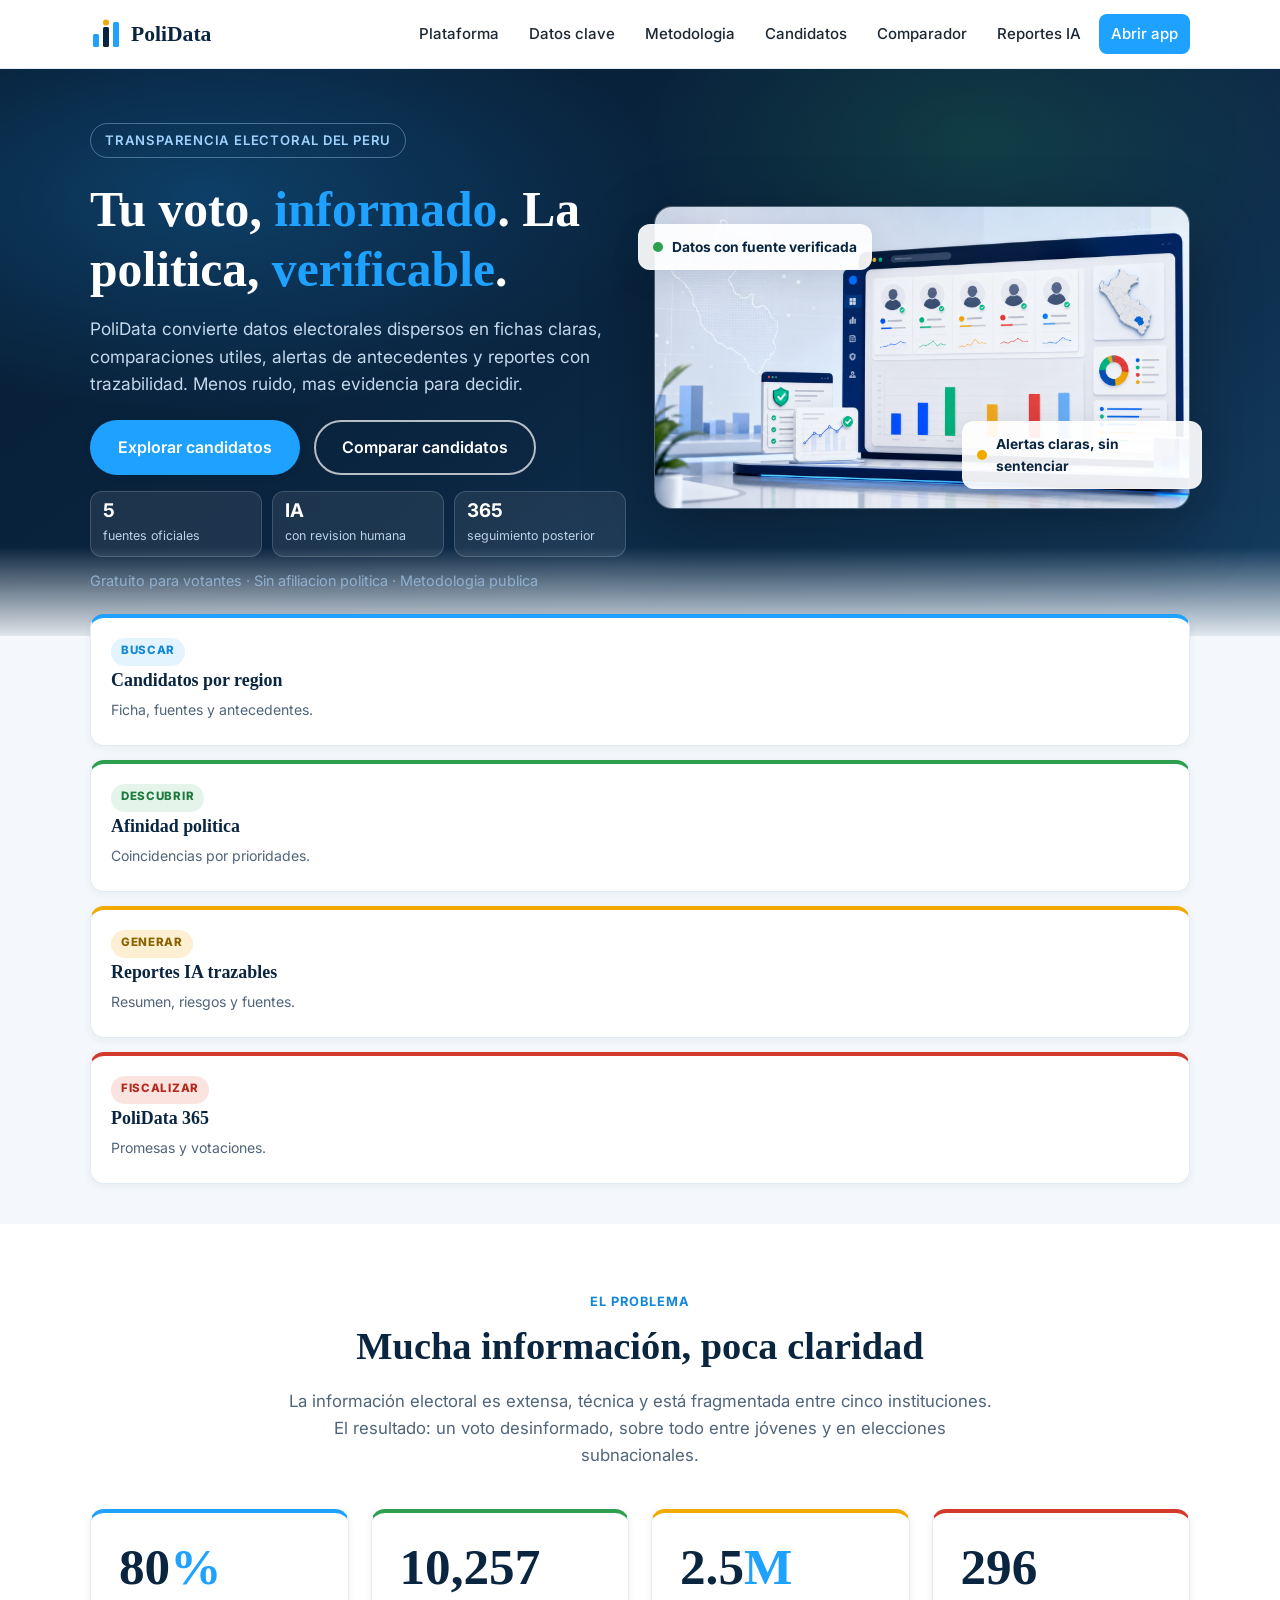
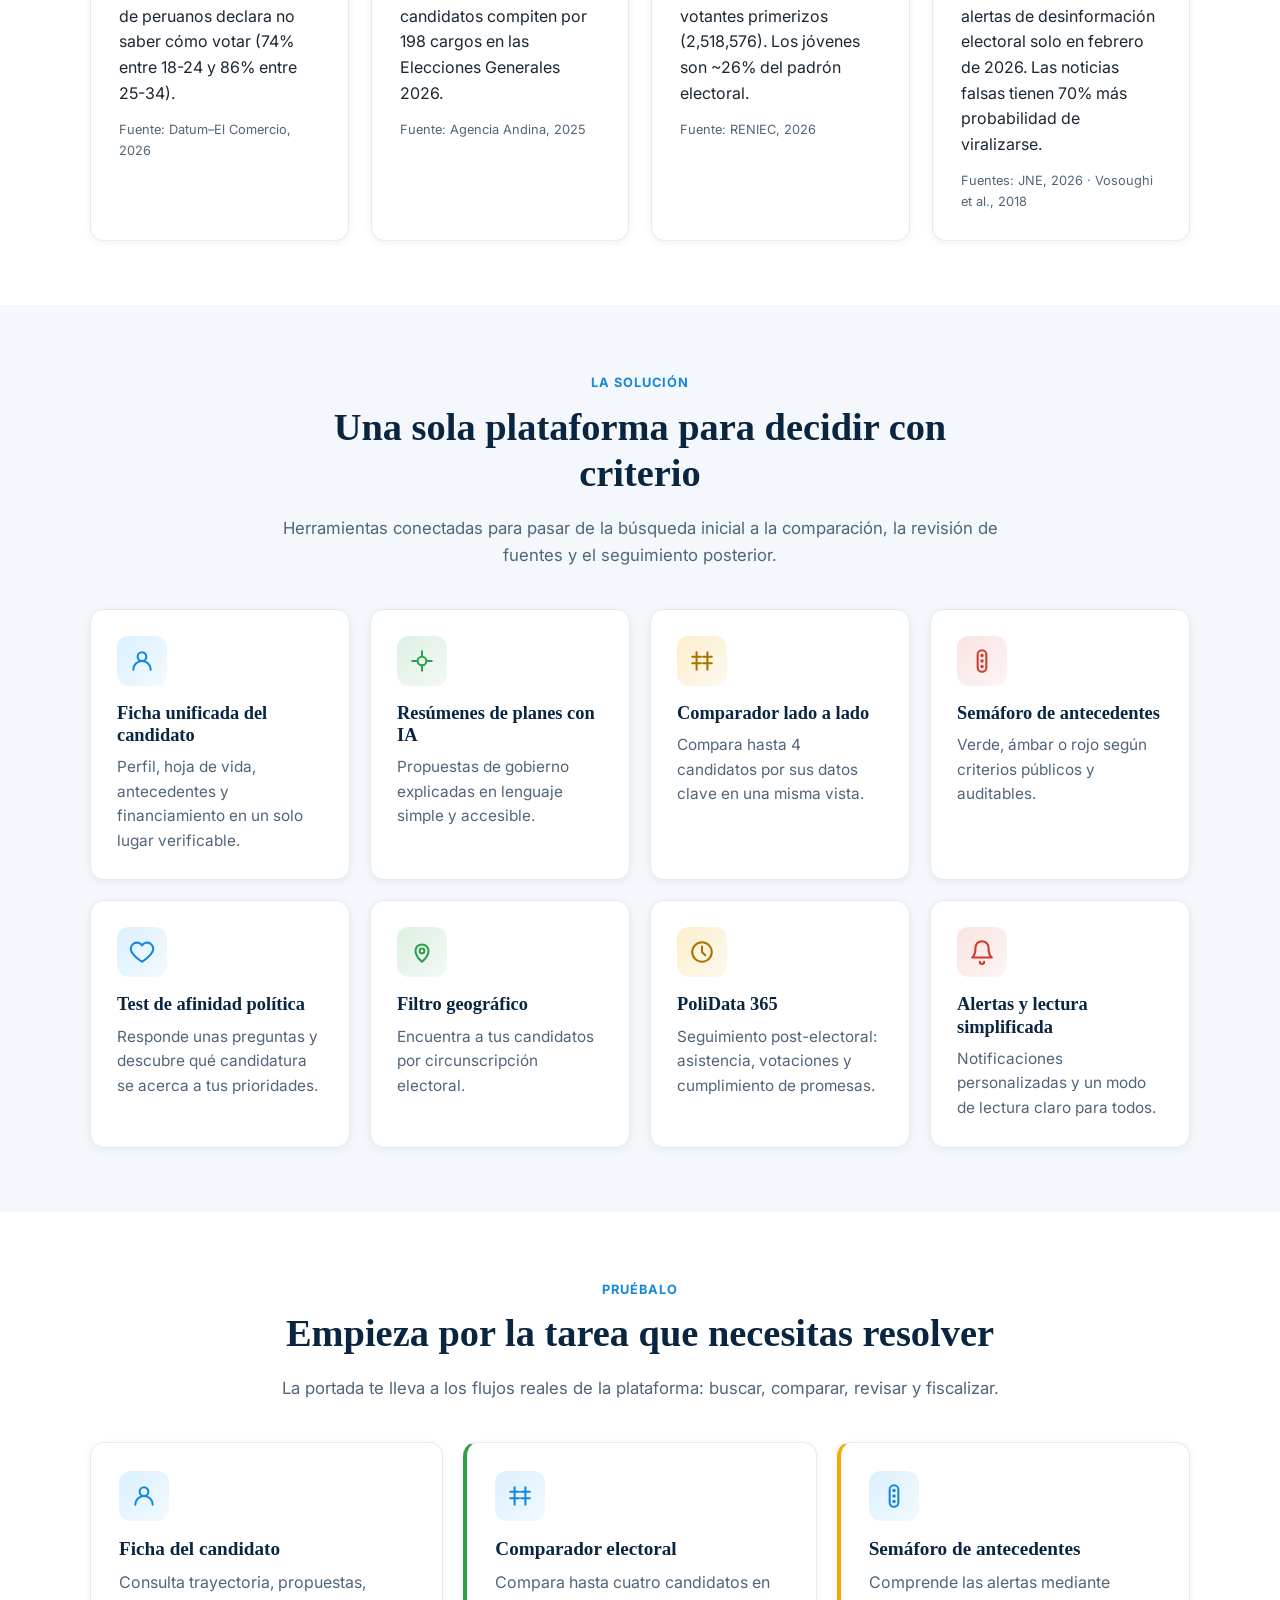
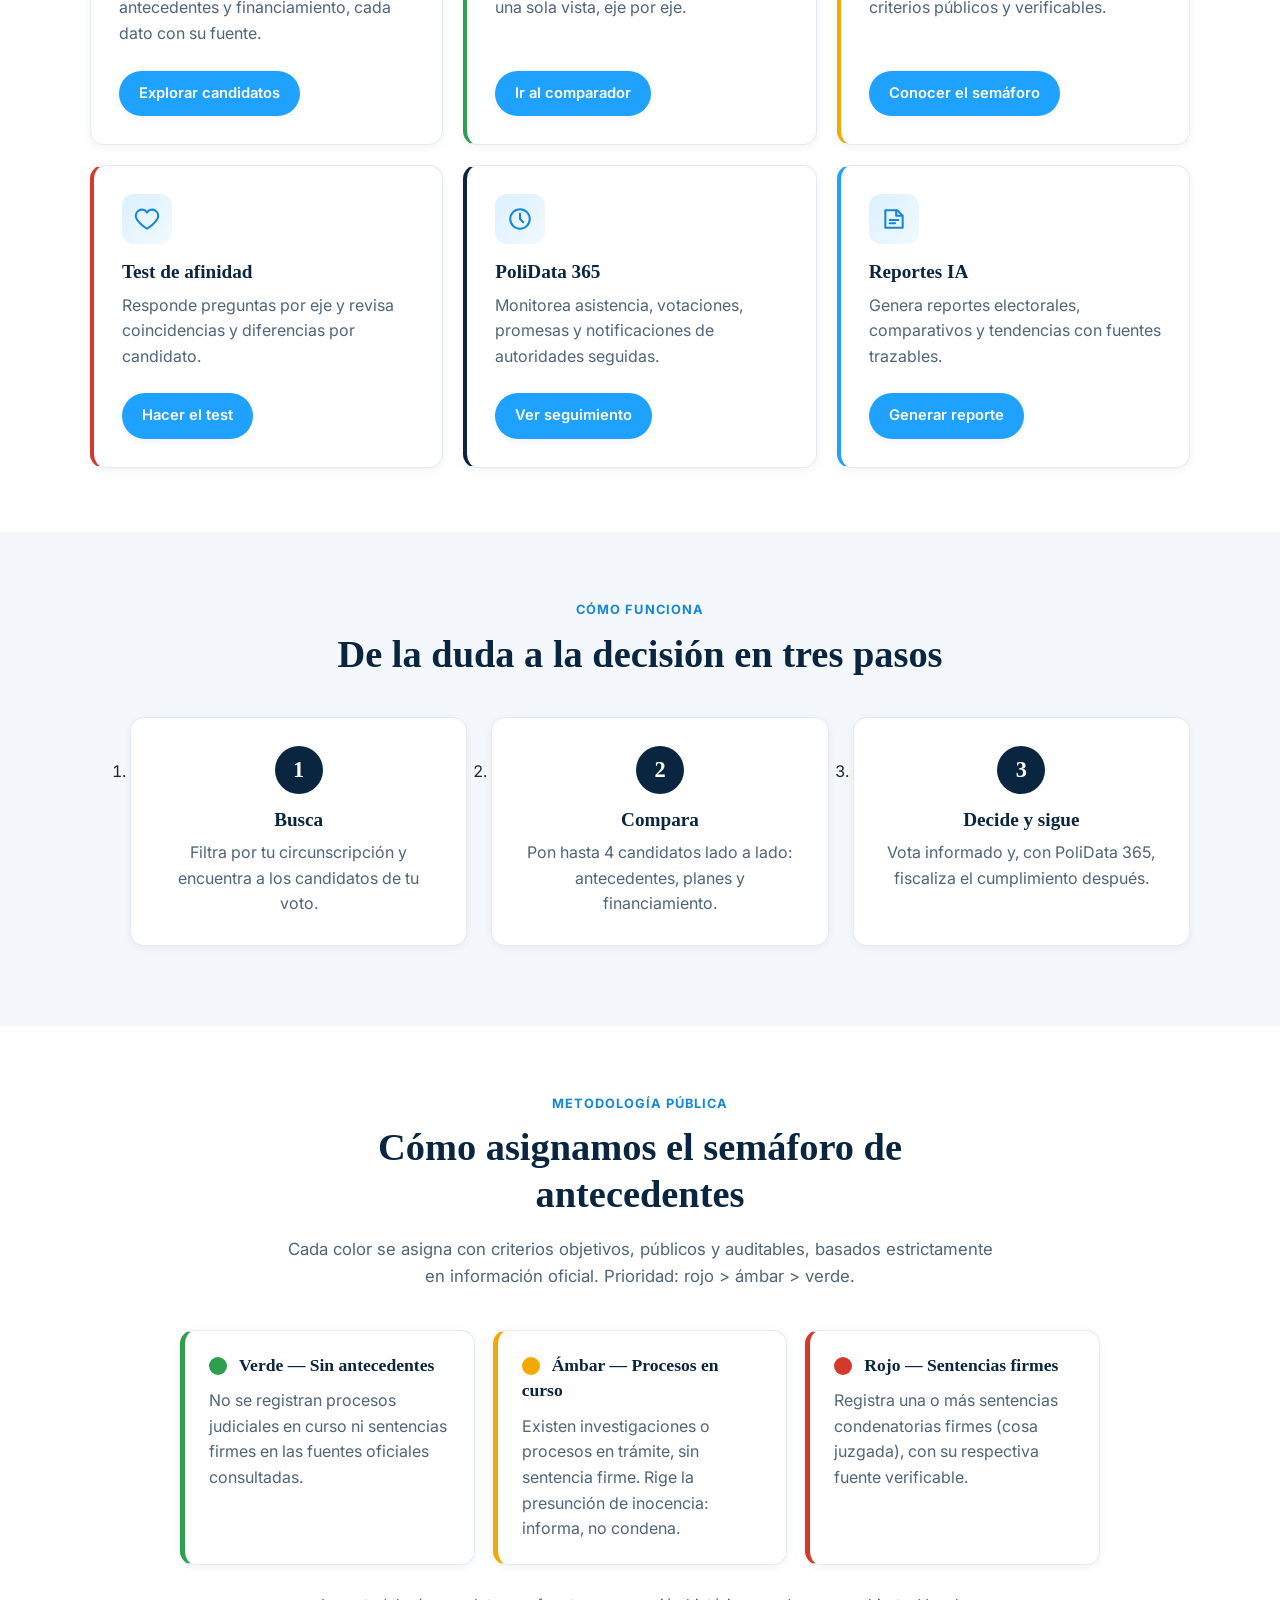
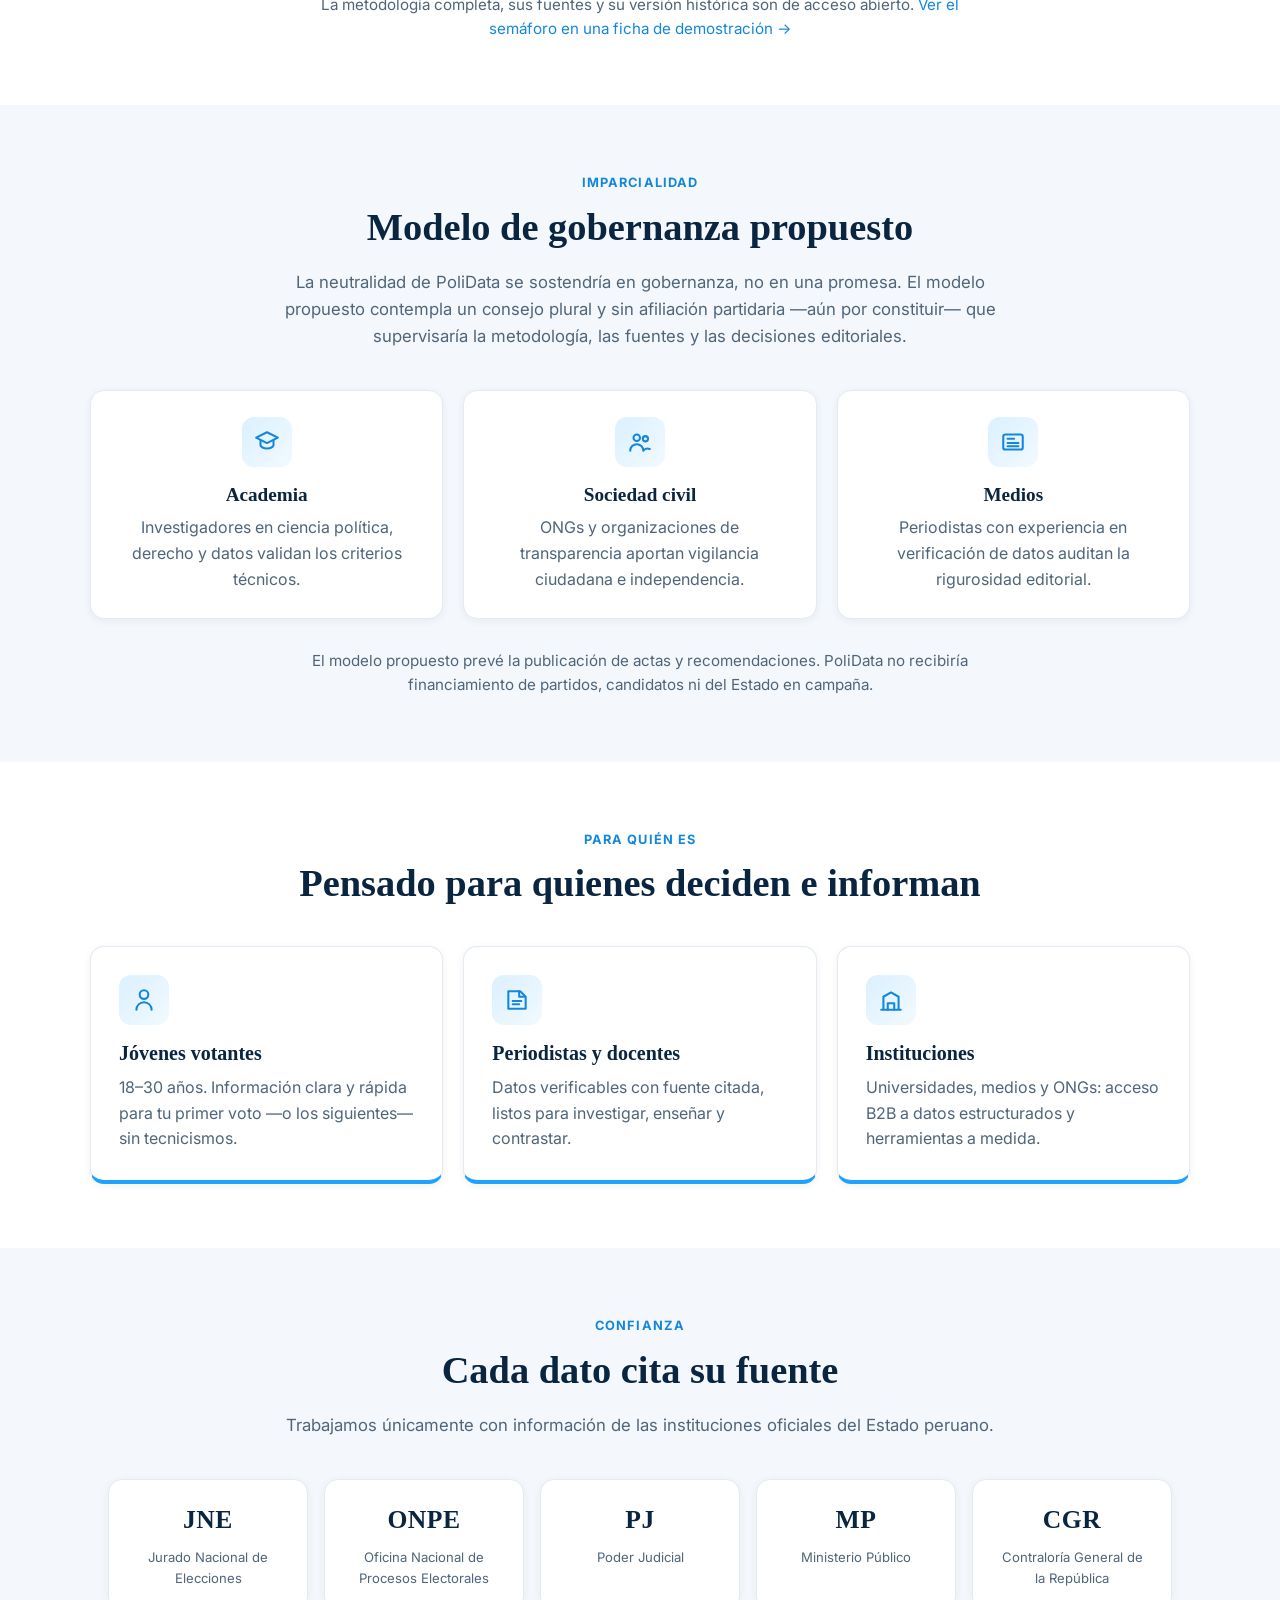
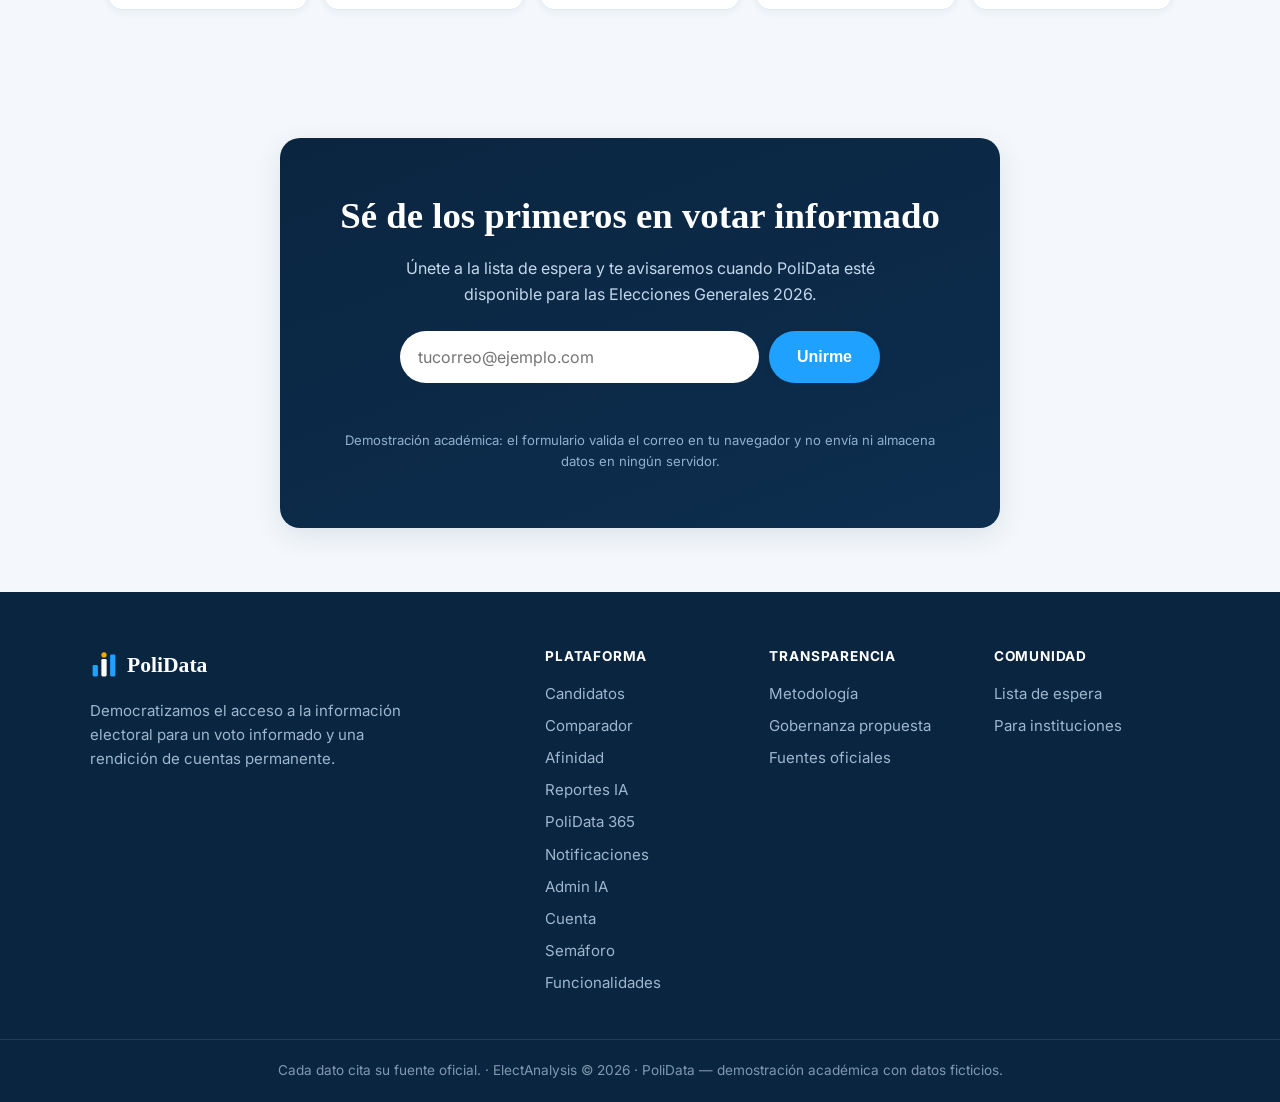
==== commit f69a8335: "Mejora landing page y hero visual" ====
--- a/index.html
+++ b/index.html
@@ -25,7 +25,7 @@
       <a href="#hero" class="logo" aria-label="PoliData, inicio">
         <svg class="logo-mark" width="32" height="32" viewBox="0 0 32 32" aria-hidden="true" focusable="false">
           <rect x="3" y="16" width="6" height="13" rx="1.5" fill="#1FA2FF"></rect>
-          <rect x="13" y="9" width="6" height="20" rx="1.5" fill="#ffffff"></rect>
+          <rect class="logo-center" x="13" y="9" width="6" height="20" rx="1.5"></rect>
           <rect x="23" y="4" width="6" height="25" rx="1.5" fill="#1FA2FF"></rect>
           <circle cx="16" cy="4.5" r="3" fill="#F2A900"></circle>
         </svg>
@@ -38,19 +38,15 @@
         <span class="nav-toggle-bar"></span>
       </button>
 
-      <nav class="primary-nav" id="primary-nav" aria-label="Navegación principal">
+      <nav class="primary-nav" id="primary-nav" aria-label="Navegacion principal">
         <ul>
-          <li><a href="#problema">El problema</a></li>
-          <li><a href="#solucion">Funcionalidades</a></li>
+          <li><a href="#solucion">Plataforma</a></li>
+          <li><a href="#problema">Datos clave</a></li>
+          <li><a href="#metodologia">Metodologia</a></li>
           <li><a href="candidatos.html">Candidatos</a></li>
           <li><a href="comparar.html">Comparador</a></li>
-          <li><a href="afinidad.html">Afinidad</a></li>
           <li><a href="reportes.html">Reportes IA</a></li>
-          <li><a href="seguimiento.html">365</a></li>
-          <li><a href="notificaciones.html">Alertas</a></li>
-          <li><a href="cuenta.html">Cuenta</a></li>
-          <li><a href="antecedentes.html?id=c1">Semáforo</a></li>
-          <li><a href="#waitlist" class="nav-cta">Lista de espera</a></li>
+          <li><a href="candidatos.html" class="nav-cta">Abrir app</a></li>
         </ul>
       </nav>
     </div>
@@ -64,19 +60,61 @@
     <section class="hero" id="hero">
       <div class="container hero-inner">
         <div class="hero-content reveal">
-          <span class="hero-eyebrow">Transparencia electoral del Perú</span>
-          <h1 class="hero-title">Tu voto, <span class="accent">informado</span>. La política, <span class="accent">verificable</span>.</h1>
+          <span class="hero-eyebrow">Transparencia electoral del Peru</span>
+          <h1 class="hero-title">Tu voto, <span class="accent">informado</span>. La politica, <span class="accent">verificable</span>.</h1>
           <p class="hero-subtitle">
-            PoliData centraliza y simplifica la información electoral oficial —candidatos,
-            antecedentes, financiamiento y planes de gobierno— dispersa en JNE, ONPE, Poder
-            Judicial, Ministerio Público y Contraloría. Cada dato cita su fuente.
+            PoliData convierte datos electorales dispersos en fichas claras, comparaciones utiles,
+            alertas de antecedentes y reportes con trazabilidad. Menos ruido, mas evidencia para decidir.
           </p>
           <div class="hero-ctas">
             <a href="candidatos.html" class="btn btn-primary">Explorar candidatos</a>
             <a href="comparar.html" class="btn btn-secondary btn-secondary-light">Comparar candidatos</a>
           </div>
-          <p class="hero-note">Gratuito para votantes · Sin afiliación política · Metodología pública</p>
-        </div>
+          <ul class="hero-proof" aria-label="Principios de PoliData">
+            <li><strong>5</strong><span>fuentes oficiales</span></li>
+            <li><strong>IA</strong><span>con revision humana</span></li>
+            <li><strong>365</strong><span>seguimiento posterior</span></li>
+          </ul>
+          <p class="hero-note">Gratuito para votantes · Sin afiliacion politica · Metodologia publica</p>
+        </div>
+        <div class="hero-visual reveal" aria-hidden="true">
+          <div class="hero-image-wrap">
+            <img src="assets/images/hero-dashboard.png" alt="" />
+          </div>
+          <div class="hero-floating-card hero-floating-card--top">
+            <span class="status-dot tag-green"></span>
+            Datos con fuente verificada
+          </div>
+          <div class="hero-floating-card hero-floating-card--bottom">
+            <span class="status-dot tag-amber"></span>
+            Alertas claras, sin sentenciar
+          </div>
+        </div>
+      </div>
+    </section>
+
+    <section class="quick-actions" aria-label="Accesos principales de PoliData">
+      <div class="container quick-actions-grid">
+        <a class="quick-action quick-action-blue reveal" href="candidatos.html">
+          <span>Buscar</span>
+          <strong>Candidatos por region</strong>
+          <small>Ficha, fuentes y antecedentes.</small>
+        </a>
+        <a class="quick-action quick-action-green reveal" href="afinidad.html">
+          <span>Descubrir</span>
+          <strong>Afinidad politica</strong>
+          <small>Coincidencias por prioridades.</small>
+        </a>
+        <a class="quick-action quick-action-amber reveal" href="reportes.html">
+          <span>Generar</span>
+          <strong>Reportes IA trazables</strong>
+          <small>Resumen, riesgos y fuentes.</small>
+        </a>
+        <a class="quick-action quick-action-red reveal" href="seguimiento.html">
+          <span>Fiscalizar</span>
+          <strong>PoliData 365</strong>
+          <small>Promesas y votaciones.</small>
+        </a>
       </div>
     </section>
 
@@ -128,7 +166,7 @@
         <div class="section-head reveal">
           <span class="section-kicker">La solución</span>
           <h2 class="section-title">Una sola plataforma para decidir con criterio</h2>
-          <p class="section-lead">Ocho herramientas que convierten datos oficiales dispersos en información clara y accionable.</p>
+          <p class="section-lead">Herramientas conectadas para pasar de la búsqueda inicial a la comparación, la revisión de fuentes y el seguimiento posterior.</p>
         </div>
 
         <div class="features-grid">
@@ -183,8 +221,8 @@
       <div class="container">
         <div class="section-head reveal">
           <span class="section-kicker">Pruébalo</span>
-          <h2 class="section-title">Seis herramientas, listas para usar</h2>
-          <p class="section-lead">Cada funcionalidad tiene su propio espacio. Entra y explóralas con datos de ejemplo.</p>
+          <h2 class="section-title">Empieza por la tarea que necesitas resolver</h2>
+          <p class="section-lead">La portada te lleva a los flujos reales de la plataforma: buscar, comparar, revisar y fiscalizar.</p>
         </div>
 
         <div class="tools-grid">
--- a/css/styles.css
+++ b/css/styles.css
@@ -123,9 +123,11 @@
 }
 .header-inner { display: flex; align-items: center; justify-content: space-between; height: var(--header-h); }
 
-.logo { display: inline-flex; align-items: center; gap: 9px; font-weight: 700; }
+.logo { display: inline-flex; align-items: center; gap: 9px; font-weight: 700; color: var(--navy); }
 .logo:hover { text-decoration: none; }
+.logo-center { fill: currentColor; }
 .logo-text { font-family: var(--font-serif); font-size: 1.35rem; color: var(--navy); }
+.site-header.scrolled .logo { color: #fff; }
 .site-header.scrolled .logo-text { color: #fff; }
 
 .primary-nav ul { display: flex; align-items: center; gap: 6px; }
@@ -150,23 +152,94 @@
 
 /* ---------- 6. Hero ---------- */
 .hero {
+  position: relative;
+  overflow: hidden;
   background:
-    radial-gradient(900px 400px at 80% -10%, rgba(31,162,255,.18), transparent 60%),
-    linear-gradient(160deg, var(--navy) 0%, var(--navy-2) 60%, #0f3a63 100%);
+    radial-gradient(720px 340px at 16% 22%, rgba(31,162,255,.24), transparent 64%),
+    radial-gradient(560px 320px at 76% 12%, rgba(46,158,79,.18), transparent 58%),
+    linear-gradient(145deg, #071d33 0%, var(--navy) 48%, #143c5f 100%);
   color: #eaf3fb;
-  padding: clamp(60px, 12vh, 120px) 0;
-}
-.hero-content { max-width: 760px; }
+  padding: clamp(36px, 6vh, 58px) 0 clamp(30px, 5vh, 46px);
+}
+.hero::after {
+  content: "";
+  position: absolute;
+  inset: auto 0 0;
+  height: 90px;
+  background: linear-gradient(to bottom, transparent, rgba(244,248,252,.92));
+  pointer-events: none;
+  z-index: 0;
+}
+.hero-inner {
+  position: relative;
+  z-index: 1;
+  display: grid;
+  grid-template-columns: minmax(0, 1fr);
+  gap: 28px;
+  align-items: center;
+}
+.hero-content { position: relative; z-index: 1; max-width: 660px; }
 .hero-eyebrow {
   display: inline-block; font-size: .82rem; font-weight: 600; letter-spacing: .06em;
   text-transform: uppercase; color: #9fd2ff;
   border: 1px solid rgba(159,210,255,.4); padding: 6px 14px; border-radius: 999px; margin-bottom: 22px;
 }
-.hero-title { color: #fff; font-size: clamp(2.1rem, 6vw, 3.6rem); margin-bottom: .35em; }
+.hero-title { color: #fff; font-size: clamp(2rem, 5vw, 3.1rem); margin-bottom: .32em; }
 .hero-title .accent { color: var(--cyan); }
-.hero-subtitle { font-size: clamp(1rem, 2.2vw, 1.2rem); color: #c4d8ec; max-width: 640px; }
-.hero-ctas { display: flex; flex-wrap: wrap; gap: 14px; margin: 28px 0 18px; }
+.hero-subtitle { font-size: clamp(.98rem, 1.7vw, 1.08rem); color: #c4d8ec; max-width: 640px; }
+.hero-ctas { display: flex; flex-wrap: wrap; gap: 14px; margin: 22px 0 14px; }
 .hero-note { font-size: .9rem; color: #8fb0cf; margin: 0; }
+.hero-proof {
+  display: grid;
+  grid-template-columns: repeat(3, minmax(0, 1fr));
+  gap: 10px;
+  max-width: 560px;
+  margin: 16px 0 12px;
+}
+.hero-proof li {
+  min-width: 0;
+  border: 1px solid rgba(255,255,255,.16);
+  background: rgba(255,255,255,.08);
+  border-radius: 12px;
+  padding: 10px 12px;
+}
+.hero-proof strong { display: block; color: #fff; font-size: 1.18rem; line-height: 1; }
+.hero-proof span { display: block; color: #bad0e5; font-size: .78rem; margin-top: 5px; }
+.hero-visual { position: relative; min-width: 0; }
+.hero-image-wrap {
+  position: relative;
+  border: 1px solid rgba(255,255,255,.2);
+  border-radius: 18px;
+  overflow: hidden;
+  box-shadow: 0 24px 70px rgba(0,0,0,.3);
+  background: rgba(255,255,255,.08);
+}
+.hero-image-wrap img {
+  display: block;
+  width: 100%;
+  aspect-ratio: 16 / 9;
+  object-fit: cover;
+}
+.hero-floating-card {
+  position: absolute;
+  display: inline-flex;
+  align-items: center;
+  gap: 9px;
+  max-width: 240px;
+  padding: 11px 14px;
+  border: 1px solid rgba(255,255,255,.28);
+  border-radius: 12px;
+  background: rgba(255,255,255,.92);
+  color: var(--navy);
+  box-shadow: var(--shadow);
+  font-size: .86rem;
+  font-weight: 700;
+}
+.hero-floating-card--top { top: 18px; left: -16px; }
+.hero-floating-card--bottom { right: -12px; bottom: 20px; }
+.hero-floating-card .status-dot { width: 10px; height: 10px; border-radius: 50%; flex-shrink: 0; }
+.hero-floating-card .status-dot.tag-green { background: var(--green); }
+.hero-floating-card .status-dot.tag-amber { background: var(--amber); }
 
 /* ---------- 7. El problema (estadísticas) ---------- */
 .stats-grid { display: grid; grid-template-columns: 1fr; gap: 22px; }
@@ -174,6 +247,9 @@
   background: var(--white); border: 1px solid var(--border); border-radius: var(--radius);
   padding: 28px; box-shadow: var(--shadow-sm); border-top: 4px solid var(--cyan);
 }
+.stat-card:nth-child(2) { border-top-color: var(--green); }
+.stat-card:nth-child(3) { border-top-color: var(--amber); }
+.stat-card:nth-child(4) { border-top-color: var(--red); }
 .stat-number {
   font-family: var(--font-serif); font-size: clamp(2.4rem, 7vw, 3.2rem);
   font-weight: 700; color: var(--navy); line-height: 1;
@@ -191,6 +267,9 @@
 .feature-card:hover { transform: translateY(-4px); box-shadow: var(--shadow); }
 .feature-card h3 { font-size: 1.15rem; }
 .feature-card p { color: var(--text-soft); margin: 0; font-size: .96rem; }
+.feature-card:nth-child(4n+2) .feature-icon { background: linear-gradient(135deg, rgba(46,158,79,.16), rgba(46,158,79,.06)); color: var(--green); }
+.feature-card:nth-child(4n+3) .feature-icon { background: linear-gradient(135deg, rgba(242,169,0,.2), rgba(242,169,0,.07)); color: #a87400; }
+.feature-card:nth-child(4n+4) .feature-icon { background: linear-gradient(135deg, rgba(211,58,44,.14), rgba(211,58,44,.05)); color: var(--red); }
 
 /* Íconos */
 .feature-icon {
@@ -378,6 +457,7 @@
 /* ---------- 17. Footer ---------- */
 .site-footer { background: var(--navy); color: #c4d8ec; padding-top: 56px; }
 .footer-inner { display: grid; grid-template-columns: 1fr; gap: 36px; padding-bottom: 40px; }
+.logo--footer { color: #fff; }
 .footer-brand .logo-text { color: #fff; }
 .footer-mission { color: #9fb6cd; font-size: .94rem; max-width: 340px; margin-top: 12px; }
 .footer-nav { display: grid; grid-template-columns: repeat(2, 1fr); gap: 28px; }
@@ -406,6 +486,7 @@
 @media (min-width: 600px) {
   .stats-grid { grid-template-columns: repeat(2, 1fr); }
   .features-grid { grid-template-columns: repeat(2, 1fr); }
+  .quick-actions-grid { grid-template-columns: repeat(2, 1fr); }
   .consejo-grid { grid-template-columns: repeat(3, 1fr); }
   .publico-grid { grid-template-columns: repeat(3, 1fr); }
   .steps { grid-template-columns: repeat(3, 1fr); }
@@ -415,10 +496,42 @@
 
 /* Escritorio */
 @media (min-width: 900px) {
+  .hero-inner { grid-template-columns: minmax(460px, 1fr) minmax(0, 1fr); }
+  .quick-actions-grid { grid-template-columns: repeat(4, 1fr); }
   .stats-grid { grid-template-columns: repeat(4, 1fr); }
   .features-grid { grid-template-columns: repeat(4, 1fr); }
   .semaforo-layout { grid-template-columns: 1fr 1fr; }
   .footer-inner { grid-template-columns: 1.3fr 2fr; }
+}
+
+@media (max-width: 599px) {
+  .hero { padding: 28px 0 24px; }
+  .hero-inner { gap: 18px; }
+  .hero-eyebrow { font-size: .7rem; margin-bottom: 14px; }
+  .hero-title { font-size: 2.25rem; }
+  .hero-subtitle { font-size: .96rem; line-height: 1.5; }
+  .hero-ctas { gap: 10px; margin: 16px 0 12px; }
+  .hero-ctas .btn { width: 100%; padding: 11px 18px; }
+  .hero-proof { grid-template-columns: repeat(3, minmax(0, 1fr)); gap: 7px; margin: 12px 0 8px; }
+  .hero-proof li { padding: 8px; }
+  .hero-proof strong { font-size: 1rem; }
+  .hero-proof span { font-size: .68rem; }
+  .hero-note { font-size: .78rem; }
+  .hero-visual {
+    position: absolute;
+    right: -135px;
+    bottom: -54px;
+    width: 220px;
+    opacity: .22;
+    z-index: 0;
+  }
+  .hero-image-wrap {
+    border-color: rgba(255,255,255,.12);
+    box-shadow: none;
+  }
+  .hero-image-wrap img { aspect-ratio: 1.45 / 1; object-position: right center; }
+  .hero-floating-card { display: none; }
+  .quick-actions-grid { transform: none; padding-top: 18px; }
 }
 
 /* Navegación móvil: aparece hamburguesa y menú desplegable */
@@ -445,6 +558,56 @@
 .btn-sm { padding: 9px 18px; font-size: .92rem; }
 .btn-block { display: flex; width: 100%; justify-content: center; align-items: center; gap: 8px; }
 
+.quick-actions {
+  position: relative;
+  z-index: 2;
+  background: var(--bg-light);
+  margin-top: -1px;
+  padding: 0 0 18px;
+}
+.quick-actions-grid {
+  display: grid;
+  grid-template-columns: 1fr;
+  gap: 14px;
+  transform: translateY(-22px);
+}
+.quick-action {
+  display: grid;
+  gap: 4px;
+  min-height: 132px;
+  padding: 20px;
+  border: 1px solid var(--border);
+  border-radius: var(--radius);
+  background: var(--white);
+  box-shadow: var(--shadow-sm);
+  color: var(--text);
+  transition: transform var(--transition), box-shadow var(--transition), border-color var(--transition);
+}
+.quick-action:hover {
+  text-decoration: none;
+  transform: translateY(-4px);
+  box-shadow: var(--shadow);
+}
+.quick-action span {
+  width: fit-content;
+  padding: 3px 10px;
+  border-radius: 999px;
+  font-size: .72rem;
+  font-weight: 800;
+  text-transform: uppercase;
+  letter-spacing: .06em;
+}
+.quick-action strong { color: var(--navy); font-family: var(--font-serif); font-size: 1.12rem; line-height: 1.2; }
+.quick-action small { color: var(--text-soft); font-size: .88rem; }
+.quick-action-blue { border-top: 4px solid var(--cyan); }
+.quick-action-blue span { background: rgba(31,162,255,.12); color: var(--cyan-dark); }
+.quick-action-green { border-top: 4px solid var(--green); }
+.quick-action-green span { background: #e4f4ea; color: #1f7a3d; }
+.quick-action-amber { border-top: 4px solid var(--amber); }
+.quick-action-amber span { background: #fdf0d2; color: #8a6300; }
+.quick-action-red { border-top: 4px solid var(--red); }
+.quick-action-red span { background: #fbe3e0; color: #b32a1d; }
+
 .tools-grid { display: grid; grid-template-columns: 1fr; gap: 20px; }
 .tool-card {
   background: var(--white); border: 1px solid var(--border); border-radius: var(--radius);
@@ -453,6 +616,11 @@
 .tool-card h3 { font-size: 1.2rem; }
 .tool-card p { color: var(--text-soft); flex: 1; }
 .tool-card .btn { margin-top: 8px; }
+.tool-card:nth-child(2) { border-left: 4px solid var(--green); }
+.tool-card:nth-child(3) { border-left: 4px solid var(--amber); }
+.tool-card:nth-child(4) { border-left: 4px solid var(--red); }
+.tool-card:nth-child(5) { border-left: 4px solid var(--navy); }
+.tool-card:nth-child(6) { border-left: 4px solid var(--cyan); }
 
 .method-colors { display: grid; grid-template-columns: 1fr; gap: 18px; max-width: 920px; margin: 0 auto; }
 .method-color {
